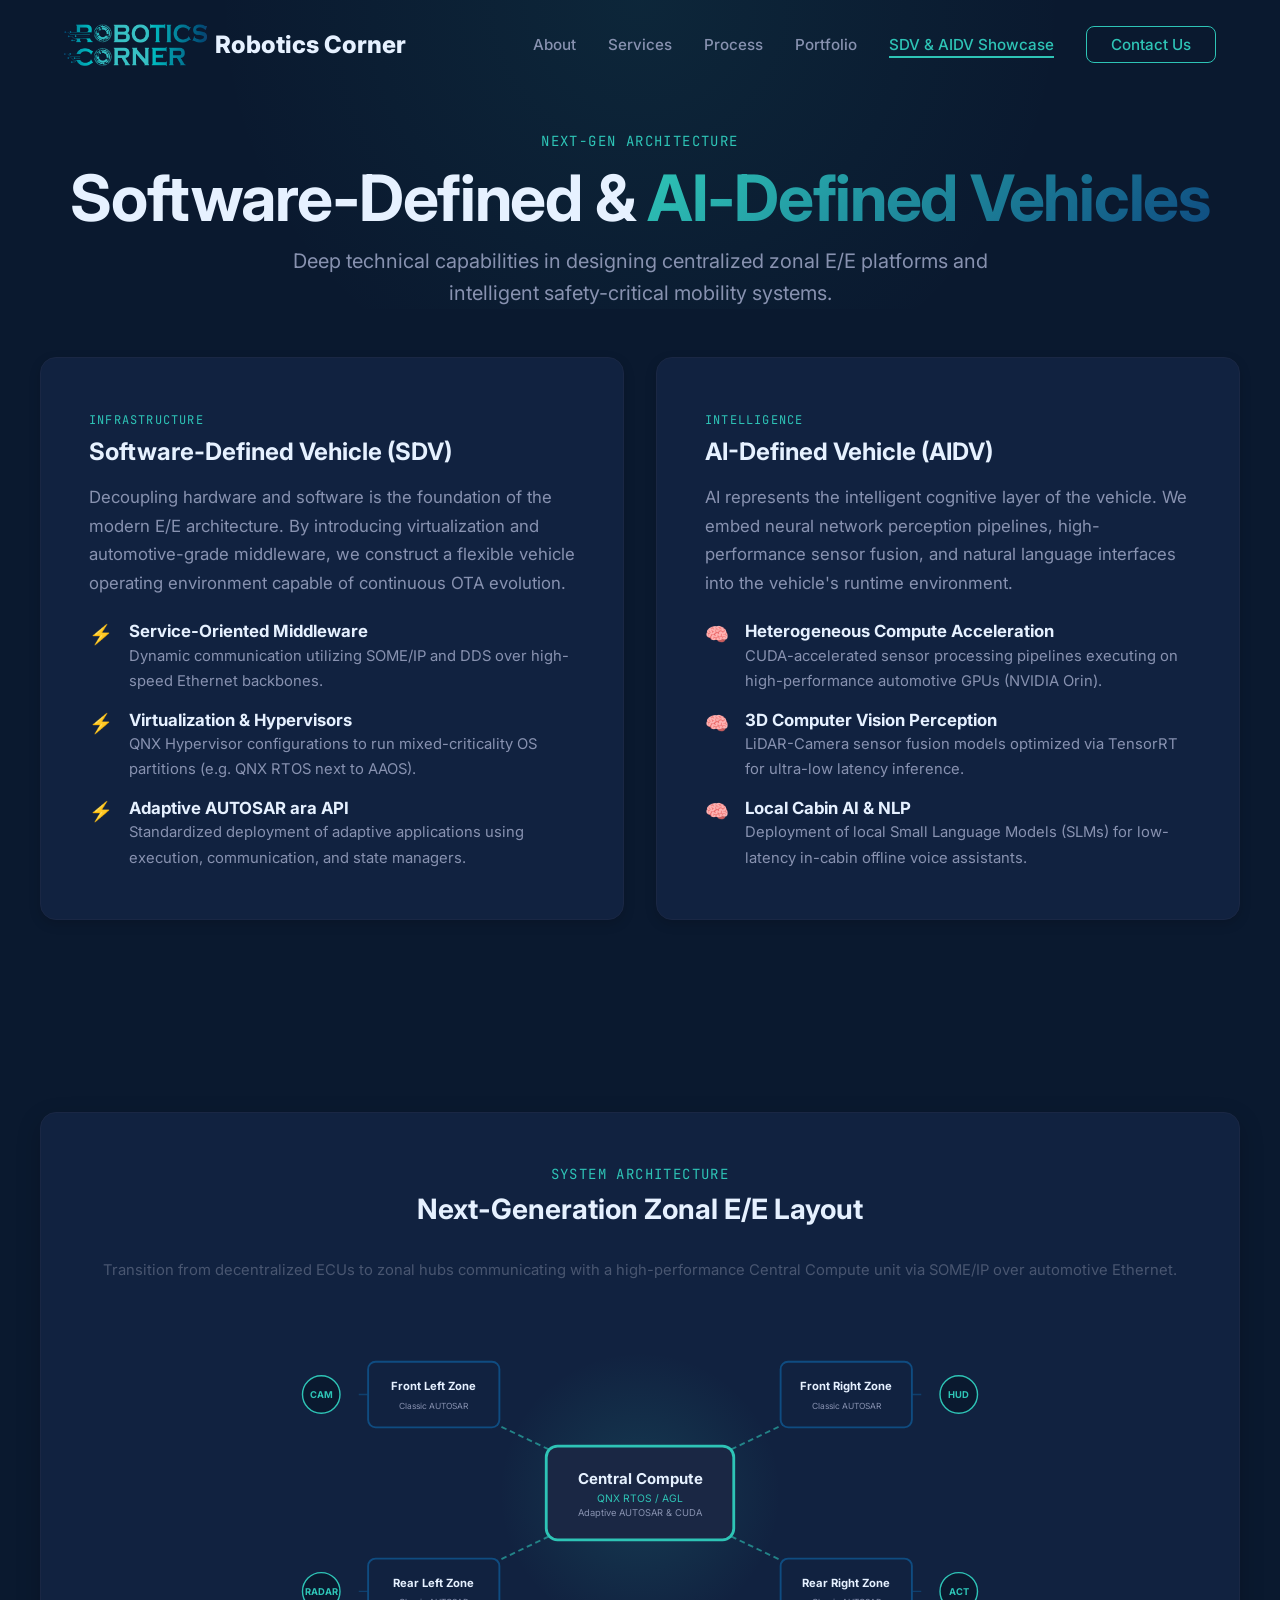
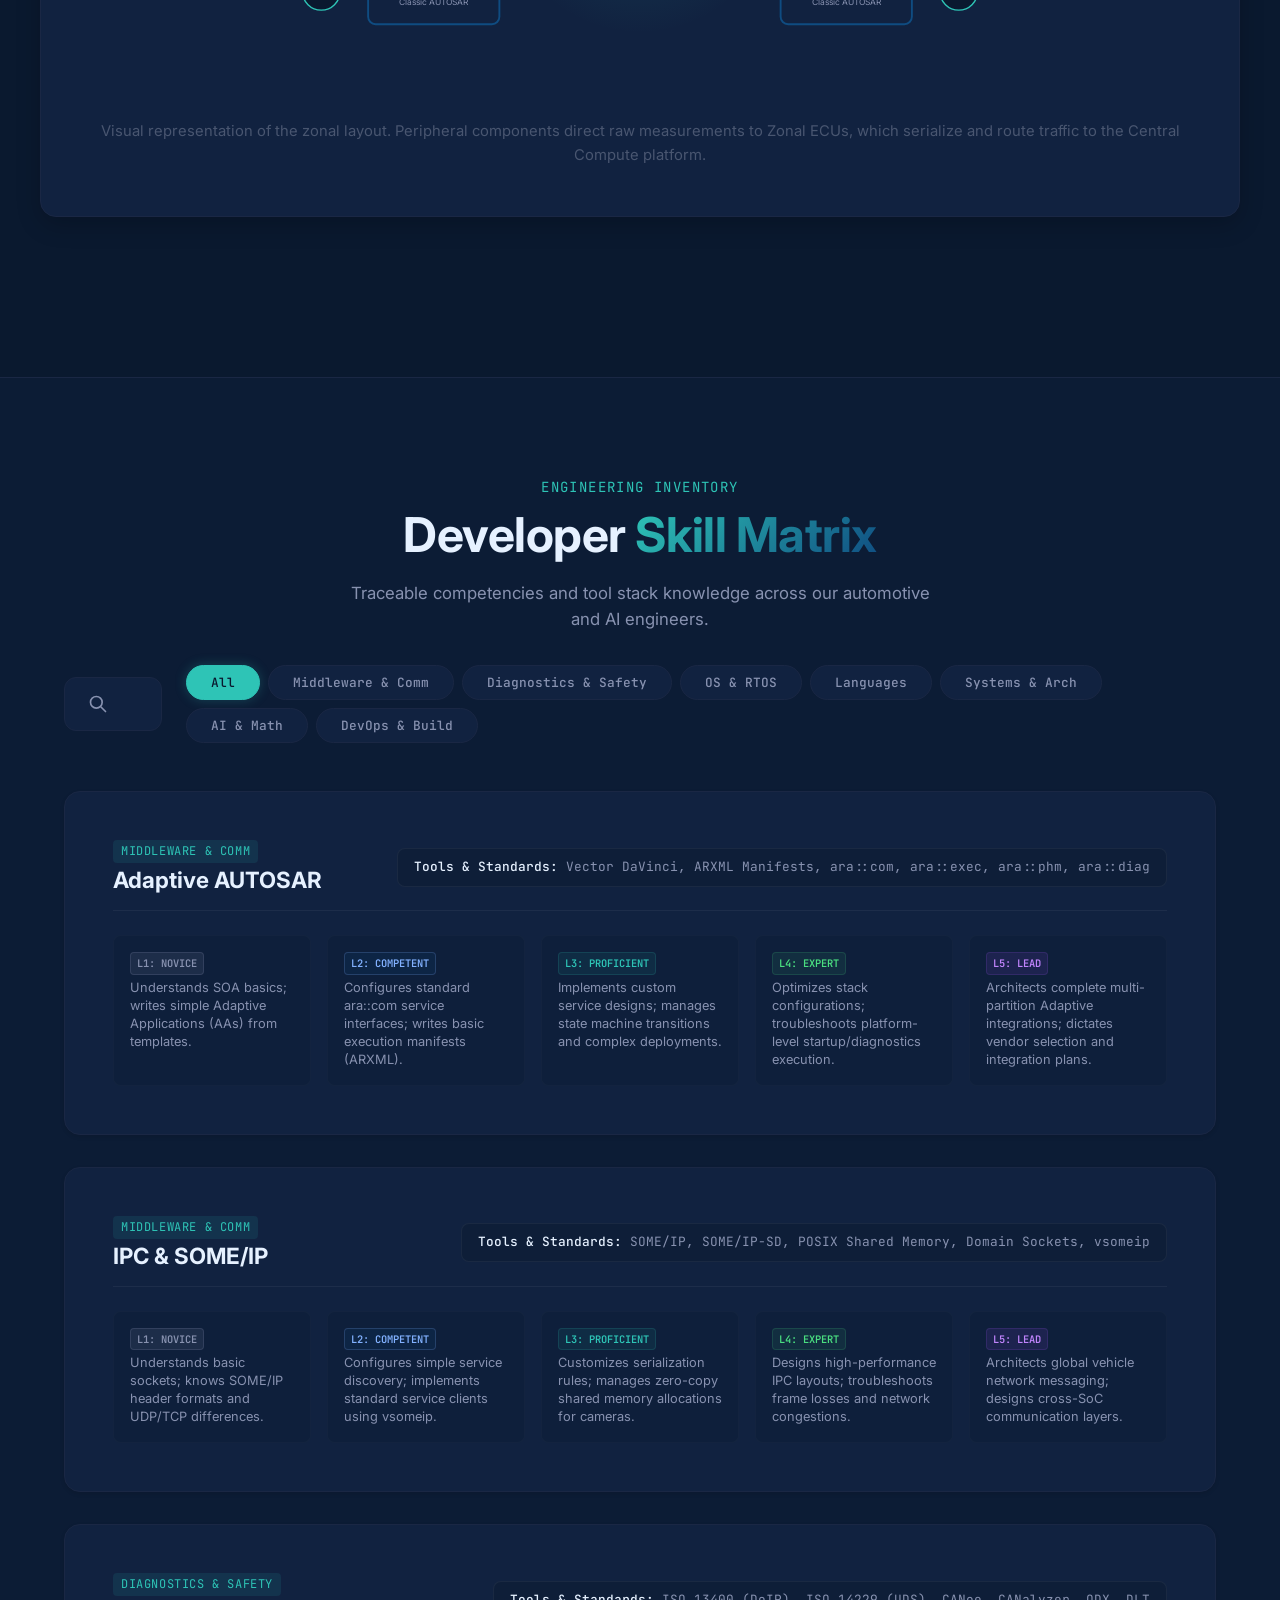
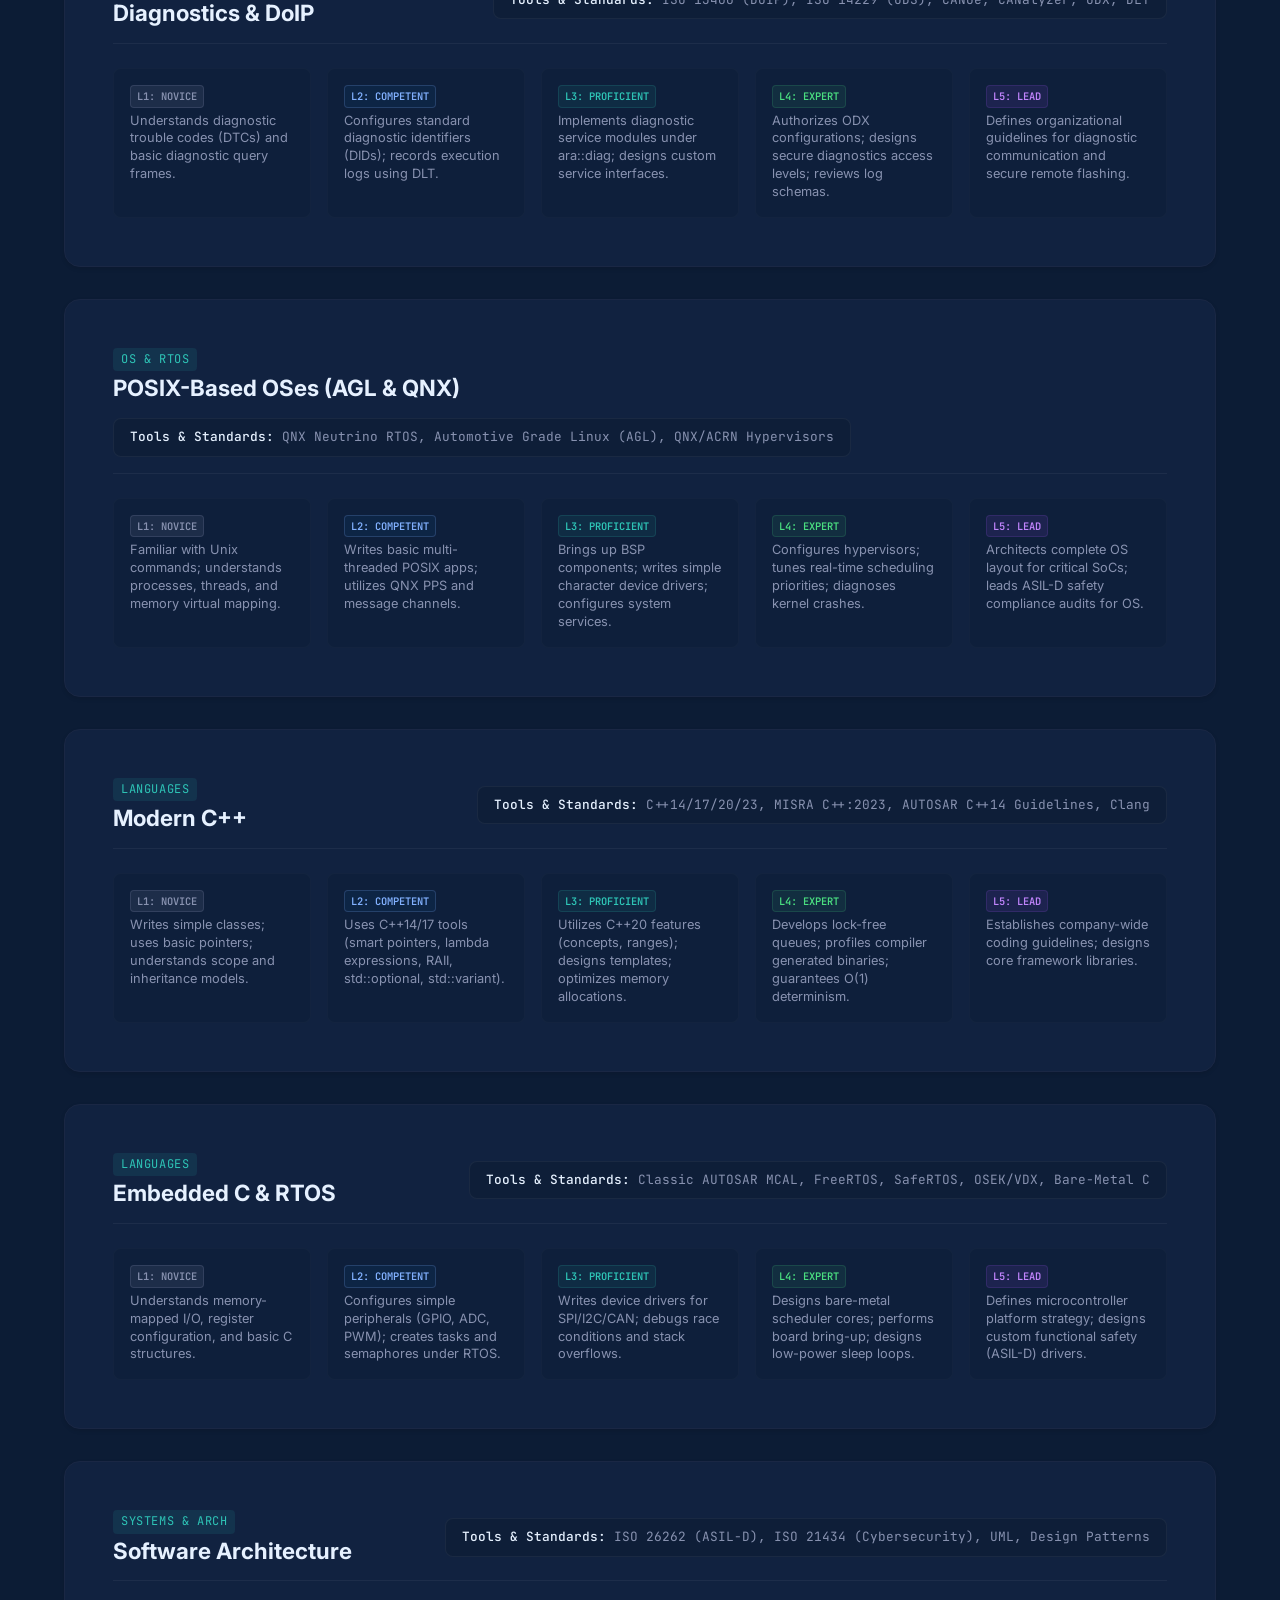
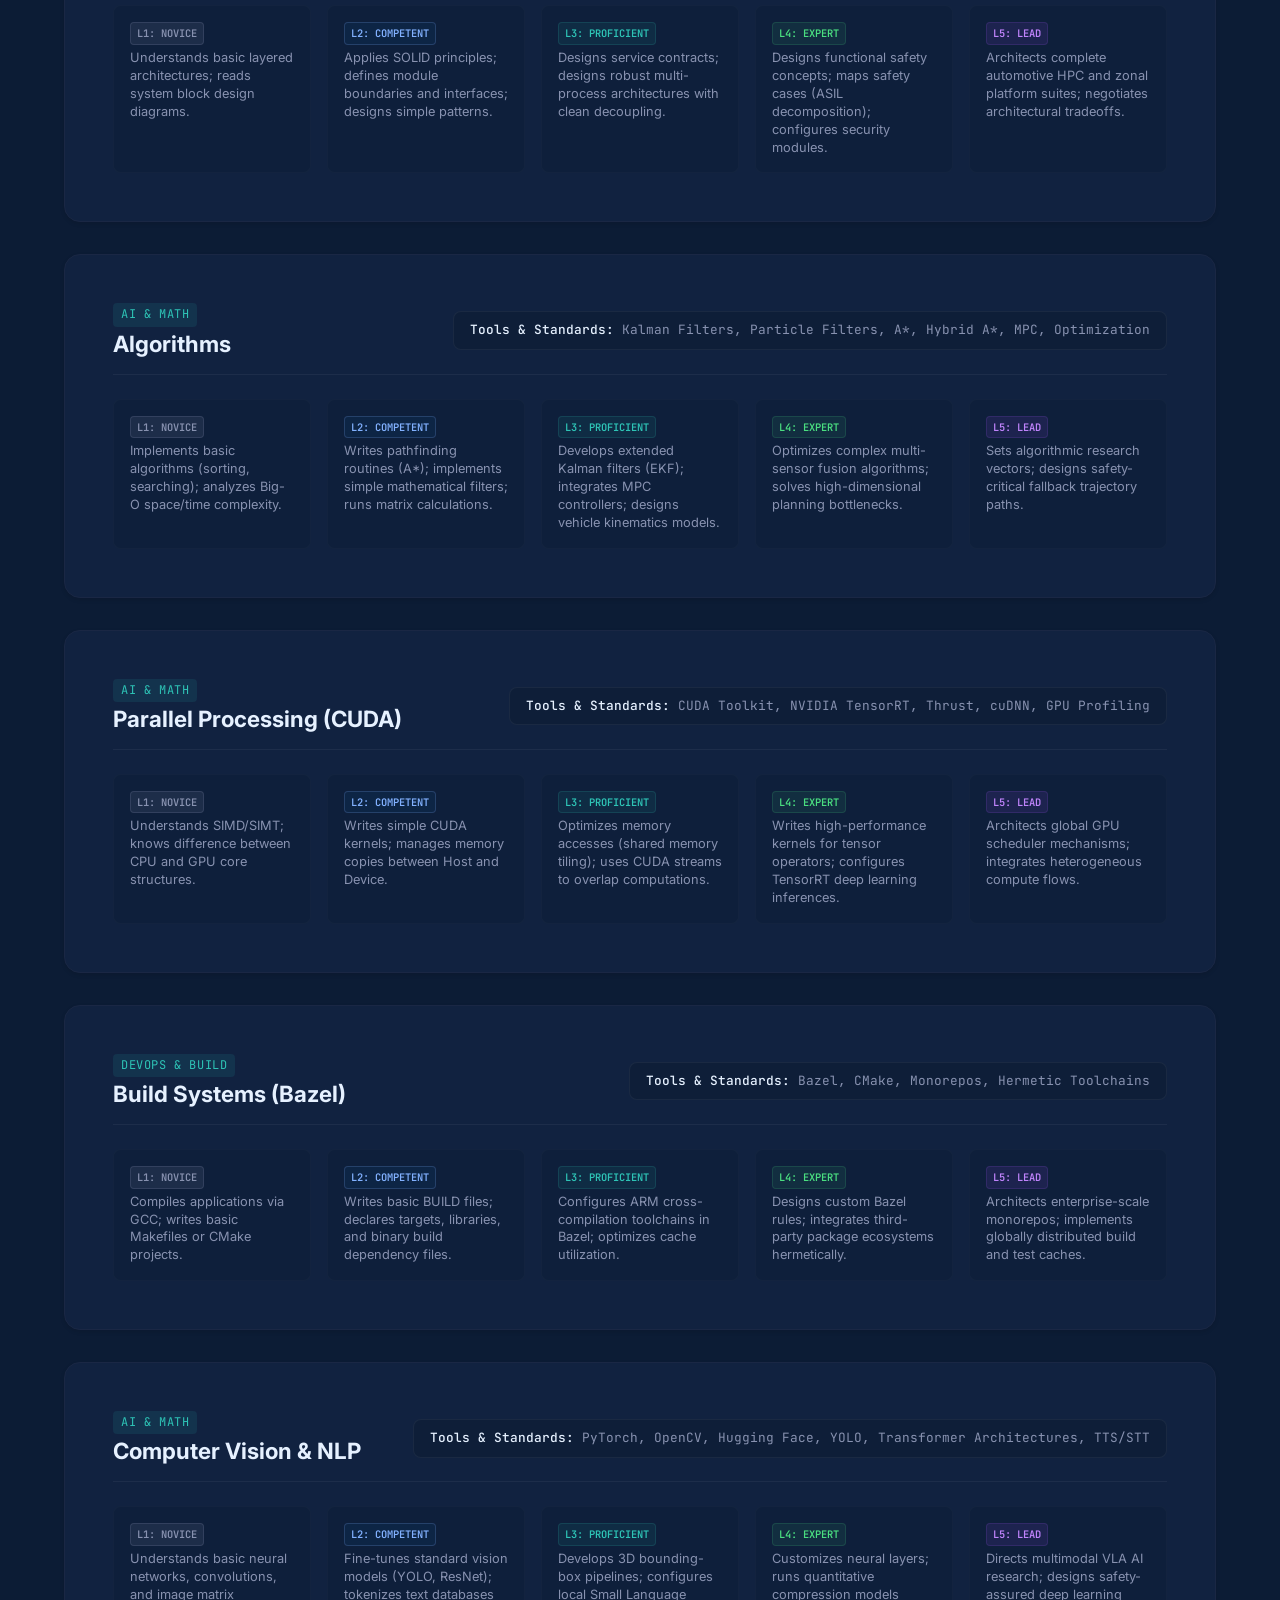
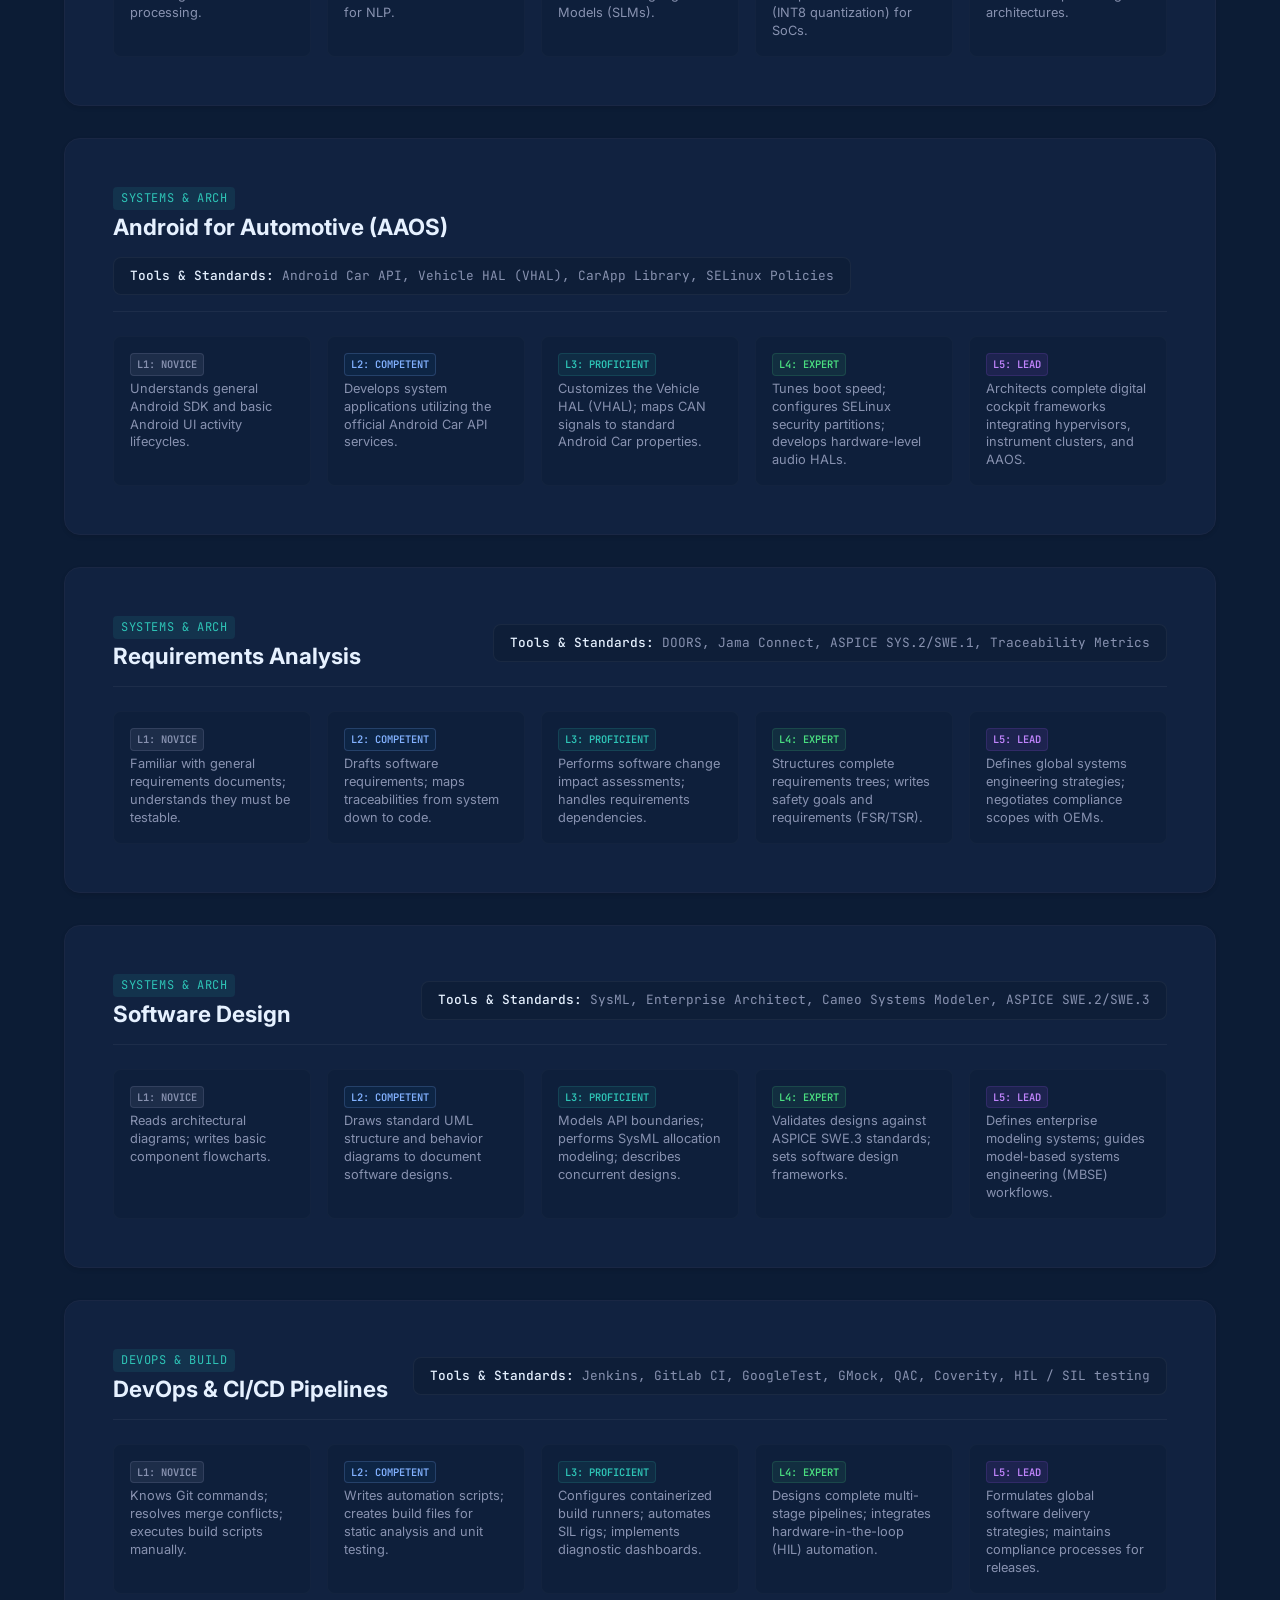
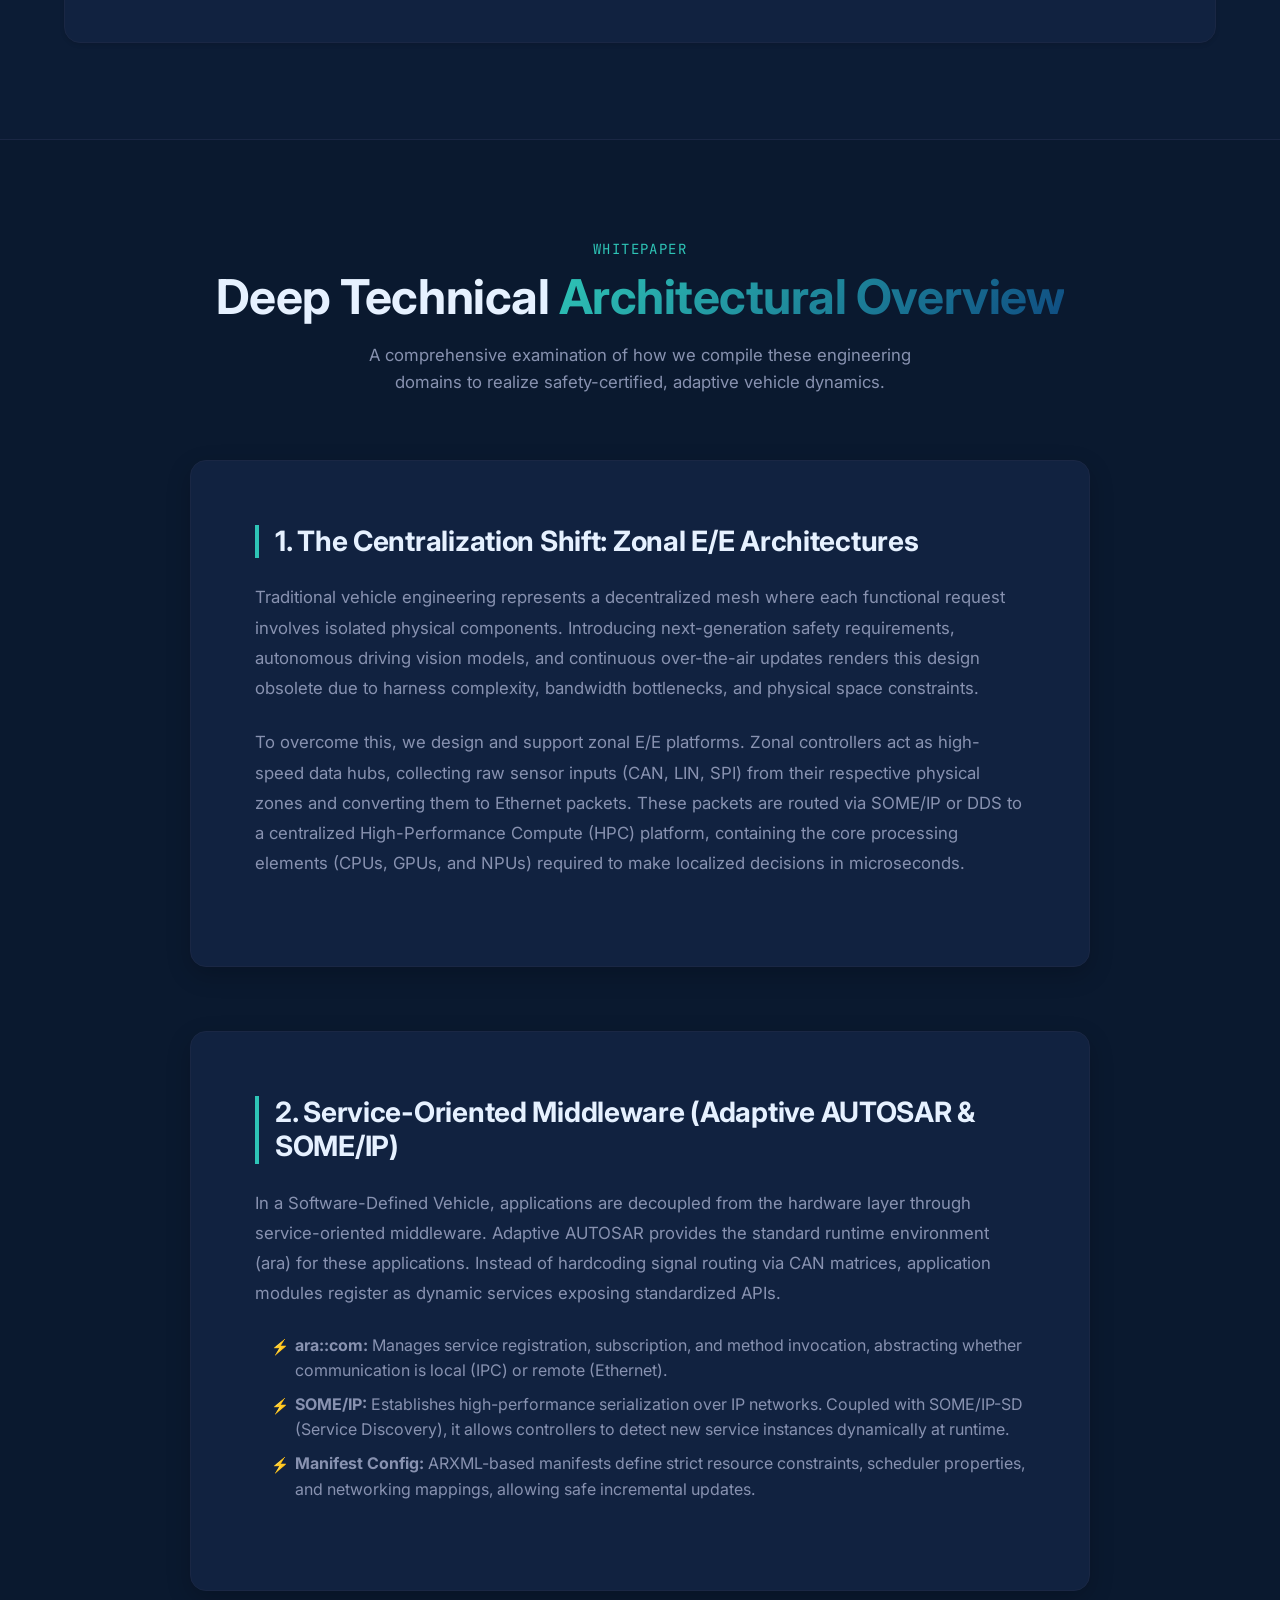
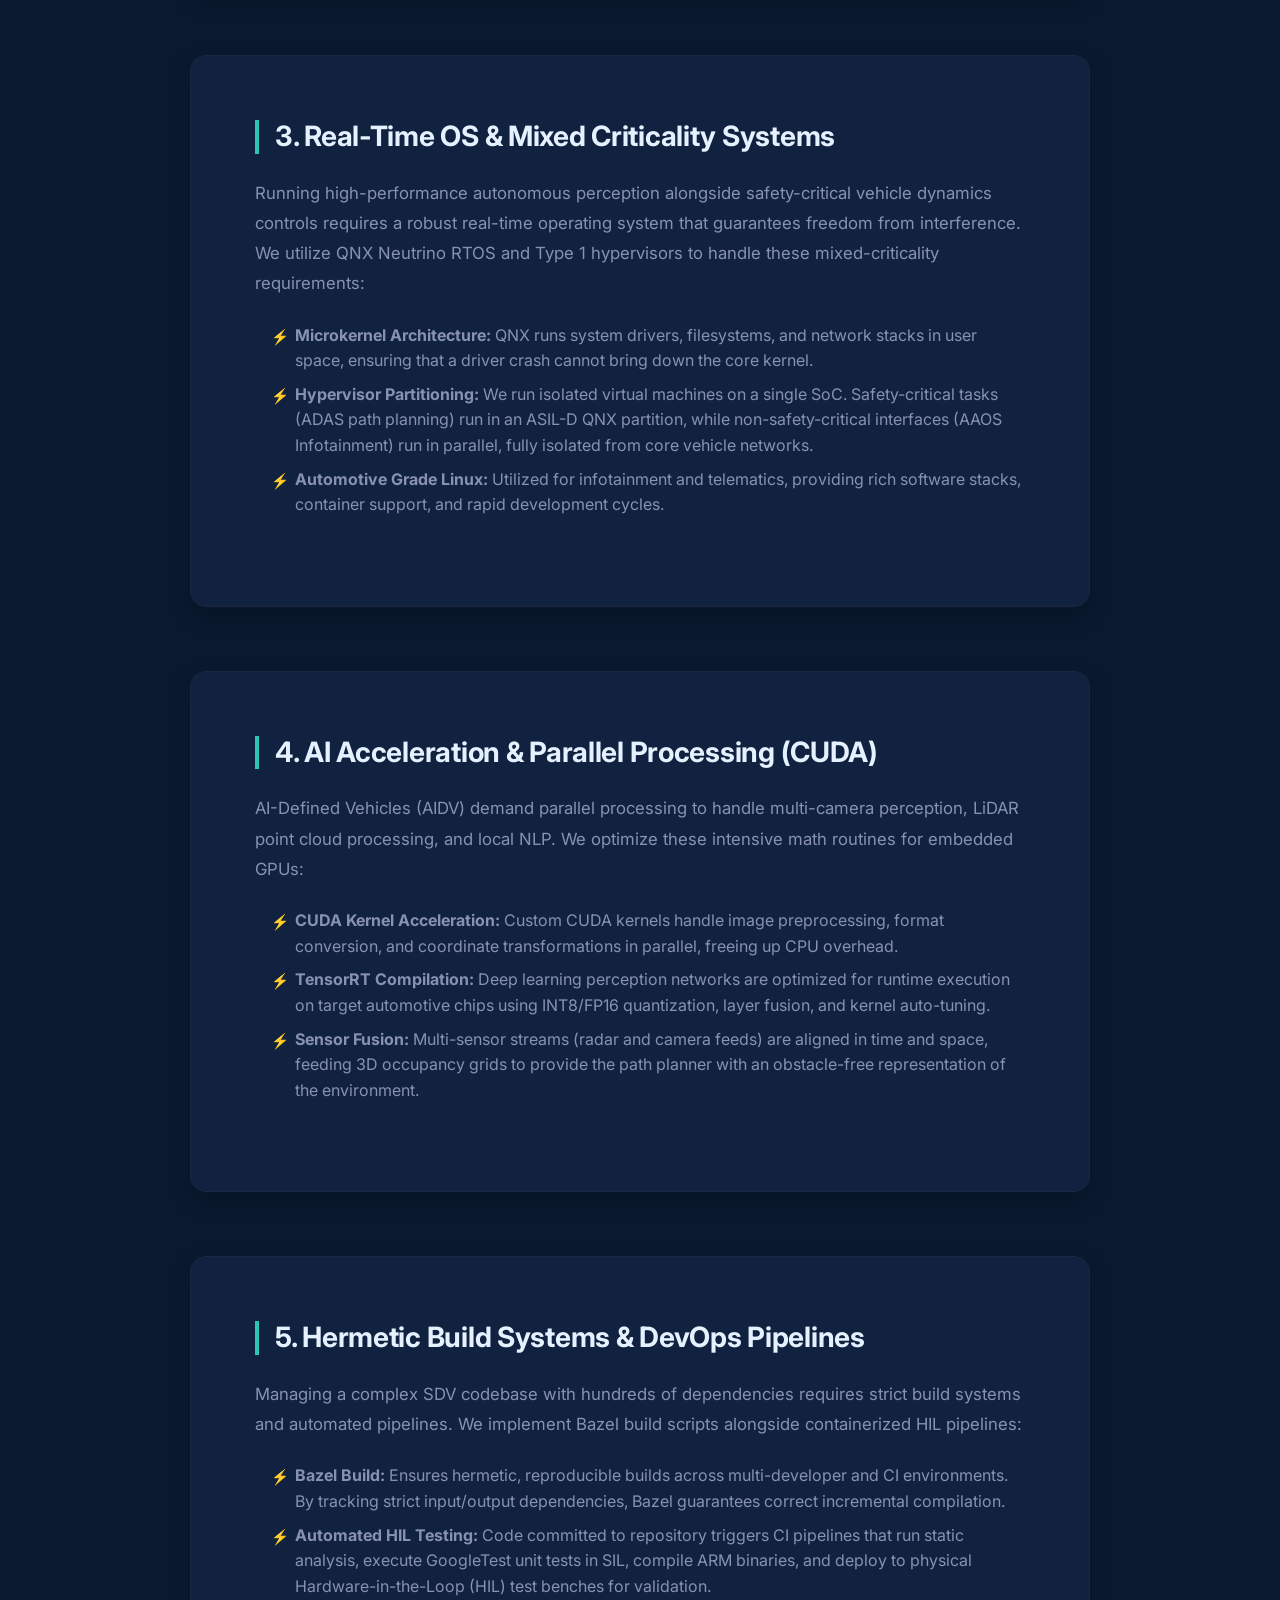
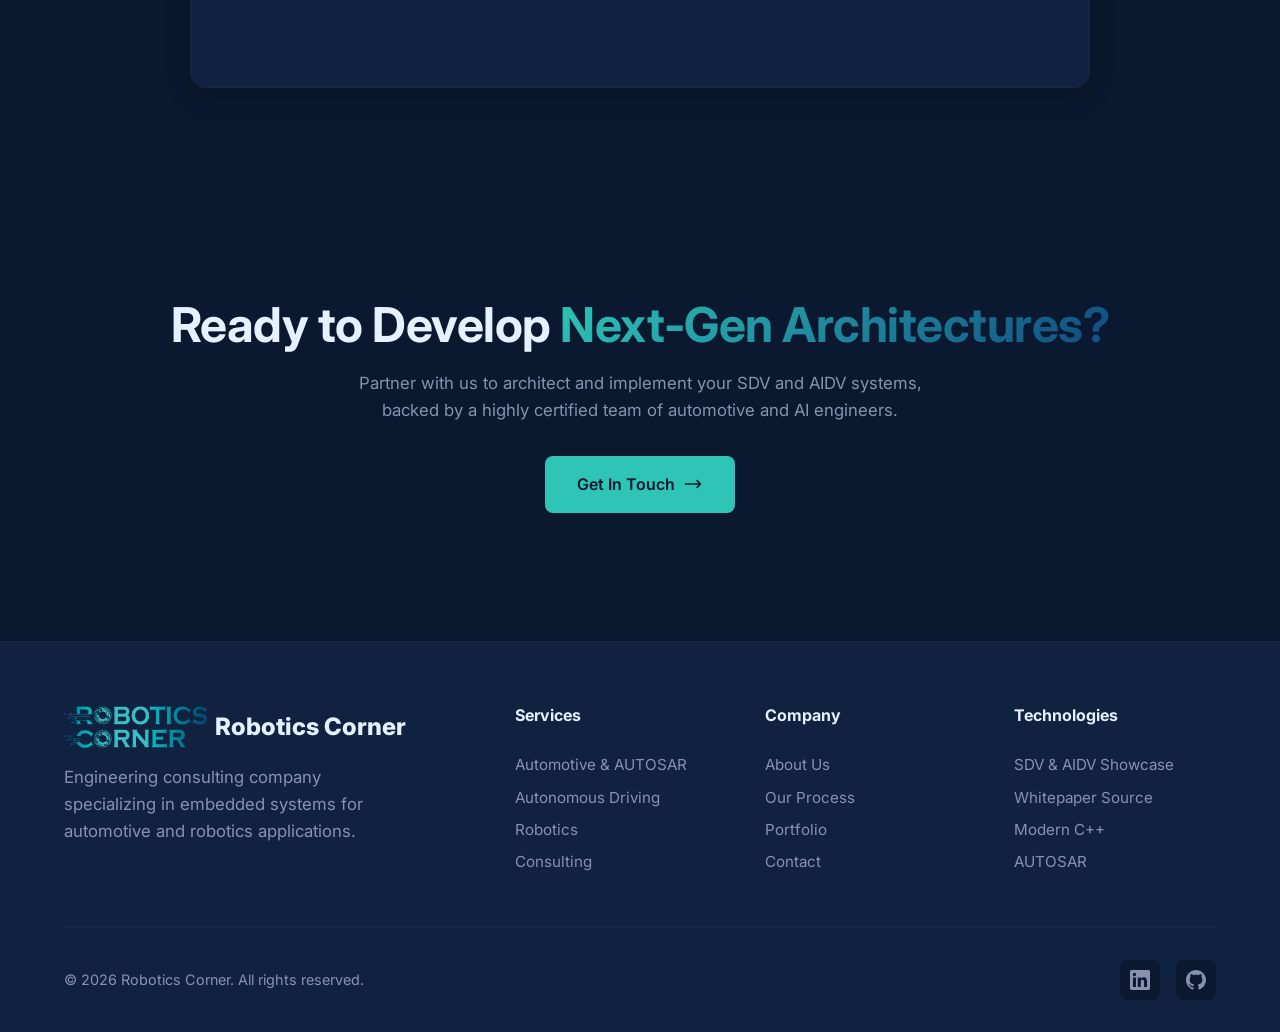
==== sdv-aidv.html @ 09a49ed5 "feat: implement next-gen SDV/AIDV showcase & skill matrix" ====
<!DOCTYPE html>
<html lang="en">

<head>
  <meta charset="UTF-8">
  <meta name="viewport" content="width=device-width, initial-scale=1.0">
  <meta name="description"
    content="Robotics Corner - Technical Showcase on Software-Defined Vehicles (SDV) & AI-Defined Vehicles (AIDV) and our comprehensive developer skill matrix.">
  <meta name="keywords"
    content="SDV, AIDV, Adaptive AUTOSAR, SOME/IP, DoIP, QNX, AGL, CUDA, Bazel, Automotive, Embedded C, RTOS, Software Architecture, Android Automotive">
  <title>SDV & AIDV Technical Showcase | Robotics Corner</title>
  <link rel="stylesheet" href="styles.css">
  <link rel="icon" type="image/svg+xml"
    href="data:image/svg+xml,<svg xmlns='http://www.w3.org/2000/svg' viewBox='0 0 100 100'><text y='.9em' font-size='90'>🚗</text></svg>">
</head>

<body>
  <!-- Navigation -->
  <nav class="navbar scrolled" id="navbar">
    <div class="container">
      <a href="index.html" class="logo">
        <img class="logo-icon" src="logo.png" alt="Robotics Corner Logo">
        <span>Robotics Corner</span>
      </a>
      <ul class="nav-links" id="navLinks">
        <li><a href="index.html#about">About</a></li>
        <li><a href="index.html#services">Services</a></li>
        <li><a href="index.html#process">Process</a></li>
        <li><a href="index.html#portfolio">Portfolio</a></li>
        <li><a href="#" class="active">SDV &amp; AIDV Showcase</a></li>
        <li><a href="index.html#contact" class="nav-cta">Contact Us</a></li>
      </ul>
      <button class="menu-toggle" id="menuToggle" aria-label="Toggle menu">
        <span></span>
        <span></span>
        <span></span>
      </button>
    </div>
  </nav>

  <!-- Showcase Header -->
  <header class="showcase-header">
    <div class="container">
      <span class="section-label">Next-Gen Architecture</span>
      <h1>Software-Defined &amp; <span class="text-gradient">AI-Defined Vehicles</span></h1>
      <p class="subtitle">Deep technical capabilities in designing centralized zonal E/E platforms and intelligent safety-critical mobility systems.</p>
    </div>
  </header>

  <!-- Core Showcase Panels -->
  <section class="container" style="padding: 0 0 var(--space-4xl) 0;">
    <div class="showcase-grid">
      <!-- SDV Core -->
      <div class="tech-panel">
        <span class="section-label" style="font-size: 0.75rem;">Infrastructure</span>
        <h3>Software-Defined Vehicle (SDV)</h3>
        <p>Decoupling hardware and software is the foundation of the modern E/E architecture. By introducing virtualization and automotive-grade middleware, we construct a flexible vehicle operating environment capable of continuous OTA evolution.</p>
        <div class="tech-list">
          <div class="tech-list-item">
            <span class="tech-list-icon">⚡</span>
            <div class="tech-list-content">
              <h4>Service-Oriented Middleware</h4>
              <p>Dynamic communication utilizing SOME/IP and DDS over high-speed Ethernet backbones.</p>
            </div>
          </div>
          <div class="tech-list-item">
            <span class="tech-list-icon">⚡</span>
            <div class="tech-list-content">
              <h4>Virtualization &amp; Hypervisors</h4>
              <p>QNX Hypervisor configurations to run mixed-criticality OS partitions (e.g. QNX RTOS next to AAOS).</p>
            </div>
          </div>
          <div class="tech-list-item">
            <span class="tech-list-icon">⚡</span>
            <div class="tech-list-content">
              <h4>Adaptive AUTOSAR ara API</h4>
              <p>Standardized deployment of adaptive applications using execution, communication, and state managers.</p>
            </div>
          </div>
        </div>
      </div>

      <!-- AIDV Core -->
      <div class="tech-panel">
        <span class="section-label" style="font-size: 0.75rem;">Intelligence</span>
        <h3>AI-Defined Vehicle (AIDV)</h3>
        <p>AI represents the intelligent cognitive layer of the vehicle. We embed neural network perception pipelines, high-performance sensor fusion, and natural language interfaces into the vehicle's runtime environment.</p>
        <div class="tech-list">
          <div class="tech-list-item">
            <span class="tech-list-icon">🧠</span>
            <div class="tech-list-content">
              <h4>Heterogeneous Compute Acceleration</h4>
              <p>CUDA-accelerated sensor processing pipelines executing on high-performance automotive GPUs (NVIDIA Orin).</p>
            </div>
          </div>
          <div class="tech-list-item">
            <span class="tech-list-icon">🧠</span>
            <div class="tech-list-content">
              <h4>3D Computer Vision Perception</h4>
              <p>LiDAR-Camera sensor fusion models optimized via TensorRT for ultra-low latency inference.</p>
            </div>
          </div>
          <div class="tech-list-item">
            <span class="tech-list-icon">🧠</span>
            <div class="tech-list-content">
              <h4>Local Cabin AI &amp; NLP</h4>
              <p>Deployment of local Small Language Models (SLMs) for low-latency in-cabin offline voice assistants.</p>
            </div>
          </div>
        </div>
      </div>
    </div>
  </section>

  <!-- Architectural Showcase Block -->
  <section class="container" style="padding: 0 0 var(--space-4xl) 0;">
    <div class="diagram-card">
      <span class="section-label">System Architecture</span>
      <h3>Next-Generation Zonal E/E Layout</h3>
      <p>Transition from decentralized ECUs to zonal hubs communicating with a high-performance Central Compute unit via SOME/IP over automotive Ethernet.</p>
      
      <svg class="svg-diagram" viewBox="0 0 800 450" fill="none" xmlns="http://www.w3.org/2000/svg">
        <!-- Background Glow -->
        <circle cx="400" cy="225" r="150" fill="url(#radialGlow)" opacity="0.15"/>
        
        <!-- Connectors -->
        <path d="M180 120 L400 225" stroke="#2ec4b6" stroke-width="2" stroke-dasharray="6 4" opacity="0.6"/>
        <path d="M180 330 L400 225" stroke="#2ec4b6" stroke-width="2" stroke-dasharray="6 4" opacity="0.6"/>
        <path d="M620 120 L400 225" stroke="#2ec4b6" stroke-width="2" stroke-dasharray="6 4" opacity="0.6"/>
        <path d="M620 330 L400 225" stroke="#2ec4b6" stroke-width="2" stroke-dasharray="6 4" opacity="0.6"/>
        
        <path d="M100 120 L180 120" stroke="#0f4c81" stroke-width="1.5" opacity="0.7"/>
        <path d="M100 330 L180 330" stroke="#0f4c81" stroke-width="1.5" opacity="0.7"/>
        <path d="M700 120 L620 120" stroke="#0f4c81" stroke-width="1.5" opacity="0.7"/>
        <path d="M700 330 L620 330" stroke="#0f4c81" stroke-width="1.5" opacity="0.7"/>

        <!-- Central Compute Platform -->
        <rect x="300" y="175" width="200" height="100" rx="12" fill="#1a2744" stroke="#2ec4b6" stroke-width="3"/>
        <text x="400" y="215" fill="#e6f1ff" font-family="Inter, sans-serif" font-size="16" font-weight="bold" text-anchor="middle">Central Compute</text>
        <text x="400" y="235" fill="#2ec4b6" font-family="JetBrains Mono, monospace" font-size="11" text-anchor="middle">QNX RTOS / AGL</text>
        <text x="400" y="250" fill="#8892b0" font-family="JetBrains Mono, monospace" font-size="10" text-anchor="middle">Adaptive AUTOSAR &amp; CUDA</text>

        <!-- Zonal Nodes -->
        <!-- Front Left Zone -->
        <rect x="110" y="85" width="140" height="70" rx="8" fill="#112240" stroke="#0f4c81" stroke-width="2"/>
        <text x="180" y="115" fill="#e6f1ff" font-size="12" font-weight="bold" text-anchor="middle">Front Left Zone</text>
        <text x="180" y="135" fill="#8892b0" font-family="JetBrains Mono, monospace" font-size="9" text-anchor="middle">Classic AUTOSAR</text>

        <!-- Rear Left Zone -->
        <rect x="110" y="295" width="140" height="70" rx="8" fill="#112240" stroke="#0f4c81" stroke-width="2"/>
        <text x="180" y="325" fill="#e6f1ff" font-size="12" font-weight="bold" text-anchor="middle">Rear Left Zone</text>
        <text x="180" y="345" fill="#8892b0" font-family="JetBrains Mono, monospace" font-size="9" text-anchor="middle">Classic AUTOSAR</text>

        <!-- Front Right Zone -->
        <rect x="550" y="85" width="140" height="70" rx="8" fill="#112240" stroke="#0f4c81" stroke-width="2"/>
        <text x="620" y="115" fill="#e6f1ff" font-size="12" font-weight="bold" text-anchor="middle">Front Right Zone</text>
        <text x="620" y="135" fill="#8892b0" font-family="JetBrains Mono, monospace" font-size="9" text-anchor="middle">Classic AUTOSAR</text>

        <!-- Rear Right Zone -->
        <rect x="550" y="295" width="140" height="70" rx="8" fill="#112240" stroke="#0f4c81" stroke-width="2"/>
        <text x="620" y="325" fill="#e6f1ff" font-size="12" font-weight="bold" text-anchor="middle">Rear Right Zone</text>
        <text x="620" y="345" fill="#8892b0" font-family="JetBrains Mono, monospace" font-size="9" text-anchor="middle">Classic AUTOSAR</text>

        <!-- Sensors & Actuators peripheral nodes -->
        <!-- Front Cameras -->
        <circle cx="60" cy="120" r="20" fill="#0a192f" stroke="#2ec4b6" stroke-width="1.5"/>
        <text x="60" y="124" fill="#2ec4b6" font-size="10" font-weight="bold" text-anchor="middle">CAM</text>

        <!-- Radar -->
        <circle cx="60" cy="330" r="20" fill="#0a192f" stroke="#2ec4b6" stroke-width="1.5"/>
        <text x="60" y="334" fill="#2ec4b6" font-size="10" font-weight="bold" text-anchor="middle">RADAR</text>

        <!-- Display -->
        <circle cx="740" cy="120" r="20" fill="#0a192f" stroke="#2ec4b6" stroke-width="1.5"/>
        <text x="740" y="124" fill="#2ec4b6" font-size="10" font-weight="bold" text-anchor="middle">HUD</text>

        <!-- Actuator Brakes -->
        <circle cx="740" cy="330" r="20" fill="#0a192f" stroke="#2ec4b6" stroke-width="1.5"/>
        <text x="740" y="334" fill="#2ec4b6" font-size="10" font-weight="bold" text-anchor="middle">ACT</text>

        <!-- Definitions -->
        <defs>
          <radialGradient id="radialGlow" cx="50%" cy="50%" r="50%">
            <stop offset="0%" stop-color="#2ec4b6" stop-opacity="1"/>
            <stop offset="100%" stop-color="#2ec4b6" stop-opacity="0"/>
          </radialGradient>
        </defs>
      </svg>
      <p>Visual representation of the zonal layout. Peripheral components direct raw measurements to Zonal ECUs, which serialize and route traffic to the Central Compute platform.</p>
    </div>
  </section>

  <!-- Interactive Developer Skill Matrix Section -->
  <section class="matrix-section" id="skillMatrixSection">
    <div class="container">
      <div class="section-header" style="margin-bottom: var(--space-xl);">
        <span class="section-label">Engineering Inventory</span>
        <h2>Developer <span class="text-gradient">Skill Matrix</span></h2>
        <p>Traceable competencies and tool stack knowledge across our automotive and AI engineers.</p>
      </div>

      <!-- Filters & Search -->
      <div class="matrix-controls">
        <div class="matrix-search">
          <svg class="matrix-search-icon" width="20" height="20" fill="none" stroke="currentColor" viewBox="0 0 24 24">
            <path stroke-linecap="round" stroke-linejoin="round" stroke-width="2" d="M21 21l-6-6m2-5a7 7 0 11-14 0 7 7 0 0114 0z" />
          </svg>
          <input type="text" id="skillSearch" placeholder="Search skills, tools, or levels (e.g. 'bazel', 'autosar', 'L4')...">
        </div>
        <div class="matrix-filters">
          <button class="filter-btn active" data-filter="all">All</button>
          <button class="filter-btn" data-filter="middleware">Middleware &amp; Comm</button>
          <button class="filter-btn" data-filter="diagnostics">Diagnostics &amp; Safety</button>
          <button class="filter-btn" data-filter="os">OS &amp; RTOS</button>
          <button class="filter-btn" data-filter="languages">Languages</button>
          <button class="filter-btn" data-filter="systems">Systems &amp; Arch</button>
          <button class="filter-btn" data-filter="ai">AI &amp; Math</button>
          <button class="filter-btn" data-filter="devops">DevOps &amp; Build</button>
        </div>
      </div>

      <!-- Matrix Cards Grid -->
      <div class="matrix-grid" id="matrixGrid">
        
        <!-- Skill 1: Adaptive AUTOSAR -->
        <div class="matrix-card" data-category="middleware">
          <div class="matrix-card-header">
            <div class="matrix-title-area">
              <span class="matrix-card-category">Middleware &amp; Comm</span>
              <h3>Adaptive AUTOSAR</h3>
            </div>
            <div class="matrix-card-tools">
              <strong>Tools &amp; Standards:</strong> Vector DaVinci, ARXML Manifests, ara::com, ara::exec, ara::phm, ara::diag
            </div>
          </div>
          <div class="matrix-levels-grid">
            <div class="level-col">
              <span class="level-badge level-1">L1: Novice</span>
              <p class="level-text">Understands SOA basics; writes simple Adaptive Applications (AAs) from templates.</p>
            </div>
            <div class="level-col">
              <span class="level-badge level-2">L2: Competent</span>
              <p class="level-text">Configures standard ara::com service interfaces; writes basic execution manifests (ARXML).</p>
            </div>
            <div class="level-col">
              <span class="level-badge level-3">L3: Proficient</span>
              <p class="level-text">Implements custom service designs; manages state machine transitions and complex deployments.</p>
            </div>
            <div class="level-col">
              <span class="level-badge level-4">L4: Expert</span>
              <p class="level-text">Optimizes stack configurations; troubleshoots platform-level startup/diagnostics execution.</p>
            </div>
            <div class="level-col">
              <span class="level-badge level-5">L5: Lead</span>
              <p class="level-text">Architects complete multi-partition Adaptive integrations; dictates vendor selection and integration plans.</p>
            </div>
          </div>
        </div>

        <!-- Skill 2: IPC & SOME/IP -->
        <div class="matrix-card" data-category="middleware">
          <div class="matrix-card-header">
            <div class="matrix-title-area">
              <span class="matrix-card-category">Middleware &amp; Comm</span>
              <h3>IPC &amp; SOME/IP</h3>
            </div>
            <div class="matrix-card-tools">
              <strong>Tools &amp; Standards:</strong> SOME/IP, SOME/IP-SD, POSIX Shared Memory, Domain Sockets, vsomeip
            </div>
          </div>
          <div class="matrix-levels-grid">
            <div class="level-col">
              <span class="level-badge level-1">L1: Novice</span>
              <p class="level-text">Understands basic sockets; knows SOME/IP header formats and UDP/TCP differences.</p>
            </div>
            <div class="level-col">
              <span class="level-badge level-2">L2: Competent</span>
              <p class="level-text">Configures simple service discovery; implements standard service clients using vsomeip.</p>
            </div>
            <div class="level-col">
              <span class="level-badge level-3">L3: Proficient</span>
              <p class="level-text">Customizes serialization rules; manages zero-copy shared memory allocations for cameras.</p>
            </div>
            <div class="level-col">
              <span class="level-badge level-4">L4: Expert</span>
              <p class="level-text">Designs high-performance IPC layouts; troubleshoots frame losses and network congestions.</p>
            </div>
            <div class="level-col">
              <span class="level-badge level-5">L5: Lead</span>
              <p class="level-text">Architects global vehicle network messaging; designs cross-SoC communication layers.</p>
            </div>
          </div>
        </div>

        <!-- Skill 3: Diagnostics & DoIP -->
        <div class="matrix-card" data-category="diagnostics">
          <div class="matrix-card-header">
            <div class="matrix-title-area">
              <span class="matrix-card-category">Diagnostics &amp; Safety</span>
              <h3>Diagnostics &amp; DoIP</h3>
            </div>
            <div class="matrix-card-tools">
              <strong>Tools &amp; Standards:</strong> ISO 13400 (DoIP), ISO 14229 (UDS), CANoe, CANalyzer, ODX, DLT
            </div>
          </div>
          <div class="matrix-levels-grid">
            <div class="level-col">
              <span class="level-badge level-1">L1: Novice</span>
              <p class="level-text">Understands diagnostic trouble codes (DTCs) and basic diagnostic query frames.</p>
            </div>
            <div class="level-col">
              <span class="level-badge level-2">L2: Competent</span>
              <p class="level-text">Configures standard diagnostic identifiers (DIDs); records execution logs using DLT.</p>
            </div>
            <div class="level-col">
              <span class="level-badge level-3">L3: Proficient</span>
              <p class="level-text">Implements diagnostic service modules under ara::diag; designs custom service interfaces.</p>
            </div>
            <div class="level-col">
              <span class="level-badge level-4">L4: Expert</span>
              <p class="level-text">Authorizes ODX configurations; designs secure diagnostics access levels; reviews log schemas.</p>
            </div>
            <div class="level-col">
              <span class="level-badge level-5">L5: Lead</span>
              <p class="level-text">Defines organizational guidelines for diagnostic communication and secure remote flashing.</p>
            </div>
          </div>
        </div>

        <!-- Skill 4: POSIX-Based OSes (AGL/QNX) -->
        <div class="matrix-card" data-category="os">
          <div class="matrix-card-header">
            <div class="matrix-title-area">
              <span class="matrix-card-category">OS &amp; RTOS</span>
              <h3>POSIX-Based OSes (AGL &amp; QNX)</h3>
            </div>
            <div class="matrix-card-tools">
              <strong>Tools &amp; Standards:</strong> QNX Neutrino RTOS, Automotive Grade Linux (AGL), QNX/ACRN Hypervisors
            </div>
          </div>
          <div class="matrix-levels-grid">
            <div class="level-col">
              <span class="level-badge level-1">L1: Novice</span>
              <p class="level-text">Familiar with Unix commands; understands processes, threads, and memory virtual mapping.</p>
            </div>
            <div class="level-col">
              <span class="level-badge level-2">L2: Competent</span>
              <p class="level-text">Writes basic multi-threaded POSIX apps; utilizes QNX PPS and message channels.</p>
            </div>
            <div class="level-col">
              <span class="level-badge level-3">L3: Proficient</span>
              <p class="level-text">Brings up BSP components; writes simple character device drivers; configures system services.</p>
            </div>
            <div class="level-col">
              <span class="level-badge level-4">L4: Expert</span>
              <p class="level-text">Configures hypervisors; tunes real-time scheduling priorities; diagnoses kernel crashes.</p>
            </div>
            <div class="level-col">
              <span class="level-badge level-5">L5: Lead</span>
              <p class="level-text">Architects complete OS layout for critical SoCs; leads ASIL-D safety compliance audits for OS.</p>
            </div>
          </div>
        </div>

        <!-- Skill 5: Modern C++ -->
        <div class="matrix-card" data-category="languages">
          <div class="matrix-card-header">
            <div class="matrix-title-area">
              <span class="matrix-card-category">Languages</span>
              <h3>Modern C++</h3>
            </div>
            <div class="matrix-card-tools">
              <strong>Tools &amp; Standards:</strong> C++14/17/20/23, MISRA C++:2023, AUTOSAR C++14 Guidelines, Clang
            </div>
          </div>
          <div class="matrix-levels-grid">
            <div class="level-col">
              <span class="level-badge level-1">L1: Novice</span>
              <p class="level-text">Writes simple classes; uses basic pointers; understands scope and inheritance models.</p>
            </div>
            <div class="level-col">
              <span class="level-badge level-2">L2: Competent</span>
              <p class="level-text">Uses C++14/17 tools (smart pointers, lambda expressions, RAII, std::optional, std::variant).</p>
            </div>
            <div class="level-col">
              <span class="level-badge level-3">L3: Proficient</span>
              <p class="level-text">Utilizes C++20 features (concepts, ranges); designs templates; optimizes memory allocations.</p>
            </div>
            <div class="level-col">
              <span class="level-badge level-4">L4: Expert</span>
              <p class="level-text">Develops lock-free queues; profiles compiler generated binaries; guarantees O(1) determinism.</p>
            </div>
            <div class="level-col">
              <span class="level-badge level-5">L5: Lead</span>
              <p class="level-text">Establishes company-wide coding guidelines; designs core framework libraries.</p>
            </div>
          </div>
        </div>

        <!-- Skill 6: Embedded C & RTOS -->
        <div class="matrix-card" data-category="languages">
          <div class="matrix-card-header">
            <div class="matrix-title-area">
              <span class="matrix-card-category">Languages</span>
              <h3>Embedded C &amp; RTOS</h3>
            </div>
            <div class="matrix-card-tools">
              <strong>Tools &amp; Standards:</strong> Classic AUTOSAR MCAL, FreeRTOS, SafeRTOS, OSEK/VDX, Bare-Metal C
            </div>
          </div>
          <div class="matrix-levels-grid">
            <div class="level-col">
              <span class="level-badge level-1">L1: Novice</span>
              <p class="level-text">Understands memory-mapped I/O, register configuration, and basic C structures.</p>
            </div>
            <div class="level-col">
              <span class="level-badge level-2">L2: Competent</span>
              <p class="level-text">Configures simple peripherals (GPIO, ADC, PWM); creates tasks and semaphores under RTOS.</p>
            </div>
            <div class="level-col">
              <span class="level-badge level-3">L3: Proficient</span>
              <p class="level-text">Writes device drivers for SPI/I2C/CAN; debugs race conditions and stack overflows.</p>
            </div>
            <div class="level-col">
              <span class="level-badge level-4">L4: Expert</span>
              <p class="level-text">Designs bare-metal scheduler cores; performs board bring-up; designs low-power sleep loops.</p>
            </div>
            <div class="level-col">
              <span class="level-badge level-5">L5: Lead</span>
              <p class="level-text">Defines microcontroller platform strategy; designs custom functional safety (ASIL-D) drivers.</p>
            </div>
          </div>
        </div>

        <!-- Skill 7: Software Architecture -->
        <div class="matrix-card" data-category="systems">
          <div class="matrix-card-header">
            <div class="matrix-title-area">
              <span class="matrix-card-category">Systems &amp; Arch</span>
              <h3>Software Architecture</h3>
            </div>
            <div class="matrix-card-tools">
              <strong>Tools &amp; Standards:</strong> ISO 26262 (ASIL-D), ISO 21434 (Cybersecurity), UML, Design Patterns
            </div>
          </div>
          <div class="matrix-levels-grid">
            <div class="level-col">
              <span class="level-badge level-1">L1: Novice</span>
              <p class="level-text">Understands basic layered architectures; reads system block design diagrams.</p>
            </div>
            <div class="level-col">
              <span class="level-badge level-2">L2: Competent</span>
              <p class="level-text">Applies SOLID principles; defines module boundaries and interfaces; designs simple patterns.</p>
            </div>
            <div class="level-col">
              <span class="level-badge level-3">L3: Proficient</span>
              <p class="level-text">Designs service contracts; designs robust multi-process architectures with clean decoupling.</p>
            </div>
            <div class="level-col">
              <span class="level-badge level-4">L4: Expert</span>
              <p class="level-text">Designs functional safety concepts; maps safety cases (ASIL decomposition); configures security modules.</p>
            </div>
            <div class="level-col">
              <span class="level-badge level-5">L5: Lead</span>
              <p class="level-text">Architects complete automotive HPC and zonal platform suites; negotiates architectural tradeoffs.</p>
            </div>
          </div>
        </div>

        <!-- Skill 8: Algorithms -->
        <div class="matrix-card" data-category="ai">
          <div class="matrix-card-header">
            <div class="matrix-title-area">
              <span class="matrix-card-category">AI &amp; Math</span>
              <h3>Algorithms</h3>
            </div>
            <div class="matrix-card-tools">
              <strong>Tools &amp; Standards:</strong> Kalman Filters, Particle Filters, A*, Hybrid A*, MPC, Optimization
            </div>
          </div>
          <div class="matrix-levels-grid">
            <div class="level-col">
              <span class="level-badge level-1">L1: Novice</span>
              <p class="level-text">Implements basic algorithms (sorting, searching); analyzes Big-O space/time complexity.</p>
            </div>
            <div class="level-col">
              <span class="level-badge level-2">L2: Competent</span>
              <p class="level-text">Writes pathfinding routines (A*); implements simple mathematical filters; runs matrix calculations.</p>
            </div>
            <div class="level-col">
              <span class="level-badge level-3">L3: Proficient</span>
              <p class="level-text">Develops extended Kalman filters (EKF); integrates MPC controllers; designs vehicle kinematics models.</p>
            </div>
            <div class="level-col">
              <span class="level-badge level-4">L4: Expert</span>
              <p class="level-text">Optimizes complex multi-sensor fusion algorithms; solves high-dimensional planning bottlenecks.</p>
            </div>
            <div class="level-col">
              <span class="level-badge level-5">L5: Lead</span>
              <p class="level-text">Sets algorithmic research vectors; designs safety-critical fallback trajectory paths.</p>
            </div>
          </div>
        </div>

        <!-- Skill 9: Parallel Processing (CUDA) -->
        <div class="matrix-card" data-category="ai">
          <div class="matrix-card-header">
            <div class="matrix-title-area">
              <span class="matrix-card-category">AI &amp; Math</span>
              <h3>Parallel Processing (CUDA)</h3>
            </div>
            <div class="matrix-card-tools">
              <strong>Tools &amp; Standards:</strong> CUDA Toolkit, NVIDIA TensorRT, Thrust, cuDNN, GPU Profiling
            </div>
          </div>
          <div class="matrix-levels-grid">
            <div class="level-col">
              <span class="level-badge level-1">L1: Novice</span>
              <p class="level-text">Understands SIMD/SIMT; knows difference between CPU and GPU core structures.</p>
            </div>
            <div class="level-col">
              <span class="level-badge level-2">L2: Competent</span>
              <p class="level-text">Writes simple CUDA kernels; manages memory copies between Host and Device.</p>
            </div>
            <div class="level-col">
              <span class="level-badge level-3">L3: Proficient</span>
              <p class="level-text">Optimizes memory accesses (shared memory tiling); uses CUDA streams to overlap computations.</p>
            </div>
            <div class="level-col">
              <span class="level-badge level-4">L4: Expert</span>
              <p class="level-text">Writes high-performance kernels for tensor operators; configures TensorRT deep learning inferences.</p>
            </div>
            <div class="level-col">
              <span class="level-badge level-5">L5: Lead</span>
              <p class="level-text">Architects global GPU scheduler mechanisms; integrates heterogeneous compute flows.</p>
            </div>
          </div>
        </div>

        <!-- Skill 10: Build Systems (Bazel) -->
        <div class="matrix-card" data-category="devops">
          <div class="matrix-card-header">
            <div class="matrix-title-area">
              <span class="matrix-card-category">DevOps &amp; Build</span>
              <h3>Build Systems (Bazel)</h3>
            </div>
            <div class="matrix-card-tools">
              <strong>Tools &amp; Standards:</strong> Bazel, CMake, Monorepos, Hermetic Toolchains
            </div>
          </div>
          <div class="matrix-levels-grid">
            <div class="level-col">
              <span class="level-badge level-1">L1: Novice</span>
              <p class="level-text">Compiles applications via GCC; writes basic Makefiles or CMake projects.</p>
            </div>
            <div class="level-col">
              <span class="level-badge level-2">L2: Competent</span>
              <p class="level-text">Writes basic BUILD files; declares targets, libraries, and binary build dependency files.</p>
            </div>
            <div class="level-col">
              <span class="level-badge level-3">L3: Proficient</span>
              <p class="level-text">Configures ARM cross-compilation toolchains in Bazel; optimizes cache utilization.</p>
            </div>
            <div class="level-col">
              <span class="level-badge level-4">L4: Expert</span>
              <p class="level-text">Designs custom Bazel rules; integrates third-party package ecosystems hermetically.</p>
            </div>
            <div class="level-col">
              <span class="level-badge level-5">L5: Lead</span>
              <p class="level-text">Architects enterprise-scale monorepos; implements globally distributed build and test caches.</p>
            </div>
          </div>
        </div>

        <!-- Skill 11: Computer Vision & NLP -->
        <div class="matrix-card" data-category="ai">
          <div class="matrix-card-header">
            <div class="matrix-title-area">
              <span class="matrix-card-category">AI &amp; Math</span>
              <h3>Computer Vision &amp; NLP</h3>
            </div>
            <div class="matrix-card-tools">
              <strong>Tools &amp; Standards:</strong> PyTorch, OpenCV, Hugging Face, YOLO, Transformer Architectures, TTS/STT
            </div>
          </div>
          <div class="matrix-levels-grid">
            <div class="level-col">
              <span class="level-badge level-1">L1: Novice</span>
              <p class="level-text">Understands basic neural networks, convolutions, and image matrix processing.</p>
            </div>
            <div class="level-col">
              <span class="level-badge level-2">L2: Competent</span>
              <p class="level-text">Fine-tunes standard vision models (YOLO, ResNet); tokenizes text databases for NLP.</p>
            </div>
            <div class="level-col">
              <span class="level-badge level-3">L3: Proficient</span>
              <p class="level-text">Develops 3D bounding-box pipelines; configures local Small Language Models (SLMs).</p>
            </div>
            <div class="level-col">
              <span class="level-badge level-4">L4: Expert</span>
              <p class="level-text">Customizes neural layers; runs quantitative compression models (INT8 quantization) for SoCs.</p>
            </div>
            <div class="level-col">
              <span class="level-badge level-5">L5: Lead</span>
              <p class="level-text">Directs multimodal VLA AI research; designs safety-assured deep learning architectures.</p>
            </div>
          </div>
        </div>

        <!-- Skill 12: Android for Automotive (AAOS) -->
        <div class="matrix-card" data-category="systems">
          <div class="matrix-card-header">
            <div class="matrix-title-area">
              <span class="matrix-card-category">Systems &amp; Arch</span>
              <h3>Android for Automotive (AAOS)</h3>
            </div>
            <div class="matrix-card-tools">
              <strong>Tools &amp; Standards:</strong> Android Car API, Vehicle HAL (VHAL), CarApp Library, SELinux Policies
            </div>
          </div>
          <div class="matrix-levels-grid">
            <div class="level-col">
              <span class="level-badge level-1">L1: Novice</span>
              <p class="level-text">Understands general Android SDK and basic Android UI activity lifecycles.</p>
            </div>
            <div class="level-col">
              <span class="level-badge level-2">L2: Competent</span>
              <p class="level-text">Develops system applications utilizing the official Android Car API services.</p>
            </div>
            <div class="level-col">
              <span class="level-badge level-3">L3: Proficient</span>
              <p class="level-text">Customizes the Vehicle HAL (VHAL); maps CAN signals to standard Android Car properties.</p>
            </div>
            <div class="level-col">
              <span class="level-badge level-4">L4: Expert</span>
              <p class="level-text">Tunes boot speed; configures SELinux security partitions; develops hardware-level audio HALs.</p>
            </div>
            <div class="level-col">
              <span class="level-badge level-5">L5: Lead</span>
              <p class="level-text">Architects complete digital cockpit frameworks integrating hypervisors, instrument clusters, and AAOS.</p>
            </div>
          </div>
        </div>

        <!-- Skill 13: Requirements Analysis -->
        <div class="matrix-card" data-category="systems">
          <div class="matrix-card-header">
            <div class="matrix-title-area">
              <span class="matrix-card-category">Systems &amp; Arch</span>
              <h3>Requirements Analysis</h3>
            </div>
            <div class="matrix-card-tools">
              <strong>Tools &amp; Standards:</strong> DOORS, Jama Connect, ASPICE SYS.2/SWE.1, Traceability Metrics
            </div>
          </div>
          <div class="matrix-levels-grid">
            <div class="level-col">
              <span class="level-badge level-1">L1: Novice</span>
              <p class="level-text">Familiar with general requirements documents; understands they must be testable.</p>
            </div>
            <div class="level-col">
              <span class="level-badge level-2">L2: Competent</span>
              <p class="level-text">Drafts software requirements; maps traceabilities from system down to code.</p>
            </div>
            <div class="level-col">
              <span class="level-badge level-3">L3: Proficient</span>
              <p class="level-text">Performs software change impact assessments; handles requirements dependencies.</p>
            </div>
            <div class="level-col">
              <span class="level-badge level-4">L4: Expert</span>
              <p class="level-text">Structures complete requirements trees; writes safety goals and requirements (FSR/TSR).</p>
            </div>
            <div class="level-col">
              <span class="level-badge level-5">L5: Lead</span>
              <p class="level-text">Defines global systems engineering strategies; negotiates compliance scopes with OEMs.</p>
            </div>
          </div>
        </div>

        <!-- Skill 14: Software Design -->
        <div class="matrix-card" data-category="systems">
          <div class="matrix-card-header">
            <div class="matrix-title-area">
              <span class="matrix-card-category">Systems &amp; Arch</span>
              <h3>Software Design</h3>
            </div>
            <div class="matrix-card-tools">
              <strong>Tools &amp; Standards:</strong> SysML, Enterprise Architect, Cameo Systems Modeler, ASPICE SWE.2/SWE.3
            </div>
          </div>
          <div class="matrix-levels-grid">
            <div class="level-col">
              <span class="level-badge level-1">L1: Novice</span>
              <p class="level-text">Reads architectural diagrams; writes basic component flowcharts.</p>
            </div>
            <div class="level-col">
              <span class="level-badge level-2">L2: Competent</span>
              <p class="level-text">Draws standard UML structure and behavior diagrams to document software designs.</p>
            </div>
            <div class="level-col">
              <span class="level-badge level-3">L3: Proficient</span>
              <p class="level-text">Models API boundaries; performs SysML allocation modeling; describes concurrent designs.</p>
            </div>
            <div class="level-col">
              <span class="level-badge level-4">L4: Expert</span>
              <p class="level-text">Validates designs against ASPICE SWE.3 standards; sets software design frameworks.</p>
            </div>
            <div class="level-col">
              <span class="level-badge level-5">L5: Lead</span>
              <p class="level-text">Defines enterprise modeling systems; guides model-based systems engineering (MBSE) workflows.</p>
            </div>
          </div>
        </div>

        <!-- Skill 15: DevOps & CI/CD Pipelines -->
        <div class="matrix-card" data-category="devops">
          <div class="matrix-card-header">
            <div class="matrix-title-area">
              <span class="matrix-card-category">DevOps &amp; Build</span>
              <h3>DevOps &amp; CI/CD Pipelines</h3>
            </div>
            <div class="matrix-card-tools">
              <strong>Tools &amp; Standards:</strong> Jenkins, GitLab CI, GoogleTest, GMock, QAC, Coverity, HIL / SIL testing
            </div>
          </div>
          <div class="matrix-levels-grid">
            <div class="level-col">
              <span class="level-badge level-1">L1: Novice</span>
              <p class="level-text">Knows Git commands; resolves merge conflicts; executes build scripts manually.</p>
            </div>
            <div class="level-col">
              <span class="level-badge level-2">L2: Competent</span>
              <p class="level-text">Writes automation scripts; creates build files for static analysis and unit testing.</p>
            </div>
            <div class="level-col">
              <span class="level-badge level-3">L3: Proficient</span>
              <p class="level-text">Configures containerized build runners; automates SIL rigs; implements diagnostic dashboards.</p>
            </div>
            <div class="level-col">
              <span class="level-badge level-4">L4: Expert</span>
              <p class="level-text">Designs complete multi-stage pipelines; integrates hardware-in-the-loop (HIL) automation.</p>
            </div>
            <div class="level-col">
              <span class="level-badge level-5">L5: Lead</span>
              <p class="level-text">Formulates global software delivery strategies; maintains compliance processes for releases.</p>
            </div>
          </div>
        </div>

      </div>
    </div>
  </section>

  <!-- Technical Whitepaper Section -->
  <section class="whitepaper-section" id="technicalWhitepaper">
    <div class="container">
      <div class="section-header">
        <span class="section-label">Whitepaper</span>
        <h2>Deep Technical <span class="text-gradient">Architectural Overview</span></h2>
        <p>A comprehensive examination of how we compile these engineering domains to realize safety-certified, adaptive vehicle dynamics.</p>
      </div>

      <article class="whitepaper-article">
        <!-- Section 1 -->
        <div class="whitepaper-card">
          <h2>1. The Centralization Shift: Zonal E/E Architectures</h2>
          <p>Traditional vehicle engineering represents a decentralized mesh where each functional request involves isolated physical components. Introducing next-generation safety requirements, autonomous driving vision models, and continuous over-the-air updates renders this design obsolete due to harness complexity, bandwidth bottlenecks, and physical space constraints.</p>
          <p>To overcome this, we design and support zonal E/E platforms. Zonal controllers act as high-speed data hubs, collecting raw sensor inputs (CAN, LIN, SPI) from their respective physical zones and converting them to Ethernet packets. These packets are routed via SOME/IP or DDS to a centralized High-Performance Compute (HPC) platform, containing the core processing elements (CPUs, GPUs, and NPUs) required to make localized decisions in microseconds.</p>
        </div>

        <!-- Section 2 -->
        <div class="whitepaper-card">
          <h2>2. Service-Oriented Middleware (Adaptive AUTOSAR &amp; SOME/IP)</h2>
          <p>In a Software-Defined Vehicle, applications are decoupled from the hardware layer through service-oriented middleware. Adaptive AUTOSAR provides the standard runtime environment (ara) for these applications. Instead of hardcoding signal routing via CAN matrices, application modules register as dynamic services exposing standardized APIs.</p>
          <ul>
            <li><strong>ara::com:</strong> Manages service registration, subscription, and method invocation, abstracting whether communication is local (IPC) or remote (Ethernet).</li>
            <li><strong>SOME/IP:</strong> Establishes high-performance serialization over IP networks. Coupled with SOME/IP-SD (Service Discovery), it allows controllers to detect new service instances dynamically at runtime.</li>
            <li><strong>Manifest Config:</strong> ARXML-based manifests define strict resource constraints, scheduler properties, and networking mappings, allowing safe incremental updates.</li>
          </ul>
        </div>

        <!-- Section 3 -->
        <div class="whitepaper-card">
          <h2>3. Real-Time OS &amp; Mixed Criticality Systems</h2>
          <p>Running high-performance autonomous perception alongside safety-critical vehicle dynamics controls requires a robust real-time operating system that guarantees freedom from interference. We utilize QNX Neutrino RTOS and Type 1 hypervisors to handle these mixed-criticality requirements:</p>
          <ul>
            <li><strong>Microkernel Architecture:</strong> QNX runs system drivers, filesystems, and network stacks in user space, ensuring that a driver crash cannot bring down the core kernel.</li>
            <li><strong>Hypervisor Partitioning:</strong> We run isolated virtual machines on a single SoC. Safety-critical tasks (ADAS path planning) run in an ASIL-D QNX partition, while non-safety-critical interfaces (AAOS Infotainment) run in parallel, fully isolated from core vehicle networks.</li>
            <li><strong>Automotive Grade Linux:</strong> Utilized for infotainment and telematics, providing rich software stacks, container support, and rapid development cycles.</li>
          </ul>
        </div>

        <!-- Section 4 -->
        <div class="whitepaper-card">
          <h2>4. AI Acceleration &amp; Parallel Processing (CUDA)</h2>
          <p>AI-Defined Vehicles (AIDV) demand parallel processing to handle multi-camera perception, LiDAR point cloud processing, and local NLP. We optimize these intensive math routines for embedded GPUs:</p>
          <ul>
            <li><strong>CUDA Kernel Acceleration:</strong> Custom CUDA kernels handle image preprocessing, format conversion, and coordinate transformations in parallel, freeing up CPU overhead.</li>
            <li><strong>TensorRT Compilation:</strong> Deep learning perception networks are optimized for runtime execution on target automotive chips using INT8/FP16 quantization, layer fusion, and kernel auto-tuning.</li>
            <li><strong>Sensor Fusion:</strong> Multi-sensor streams (radar and camera feeds) are aligned in time and space, feeding 3D occupancy grids to provide the path planner with an obstacle-free representation of the environment.</li>
          </ul>
        </div>

        <!-- Section 5 -->
        <div class="whitepaper-card">
          <h2>5. Hermetic Build Systems &amp; DevOps Pipelines</h2>
          <p>Managing a complex SDV codebase with hundreds of dependencies requires strict build systems and automated pipelines. We implement Bazel build scripts alongside containerized HIL pipelines:</p>
          <ul>
            <li><strong>Bazel Build:</strong> Ensures hermetic, reproducible builds across multi-developer and CI environments. By tracking strict input/output dependencies, Bazel guarantees correct incremental compilation.</li>
            <li><strong>Automated HIL Testing:</strong> Code committed to repository triggers CI pipelines that run static analysis, execute GoogleTest unit tests in SIL, compile ARM binaries, and deploy to physical Hardware-in-the-Loop (HIL) test benches for validation.</li>
          </ul>
        </div>
      </article>
    </div>
  </section>

  <!-- Contact CTA Section -->
  <section class="contact" style="padding-top: var(--space-2xl);">
    <div class="container">
      <div class="section-header" style="margin-bottom: var(--space-xl);">
        <h2>Ready to Develop <span class="text-gradient">Next-Gen Architectures?</span></h2>
        <p>Partner with us to architect and implement your SDV and AIDV systems, backed by a highly certified team of automotive and AI engineers.</p>
        <div style="margin-top: var(--space-xl);">
          <a href="index.html#contact" class="btn btn-primary">
            Get In Touch
            <svg class="btn-icon" fill="none" stroke="currentColor" viewBox="0 0 24 24">
              <path stroke-linecap="round" stroke-linejoin="round" stroke-width="2" d="M17 8l4 4m0 0l-4 4m4-4H3" />
            </svg>
          </a>
        </div>
      </div>
    </div>
  </section>

  <!-- Footer -->
  <footer class="footer">
    <div class="container">
      <div class="footer-grid">
        <div class="footer-brand">
          <a href="index.html" class="logo">
            <img class="logo-icon" src="logo.png" alt="Robotics Corner Logo">
            <span>Robotics Corner</span>
          </a>
          <p>Engineering consulting company specializing in embedded systems for automotive and robotics applications.</p>
        </div>
        <div class="footer-links">
          <h4>Services</h4>
          <a href="index.html#services">Automotive &amp; AUTOSAR</a>
          <a href="index.html#services">Autonomous Driving</a>
          <a href="index.html#services">Robotics</a>
          <a href="index.html#services">Consulting</a>
        </div>
        <div class="footer-links">
          <h4>Company</h4>
          <a href="index.html#about">About Us</a>
          <a href="index.html#process">Our Process</a>
          <a href="index.html#portfolio">Portfolio</a>
          <a href="index.html#contact">Contact</a>
        </div>
        <div class="footer-links">
          <h4>Technologies</h4>
          <a href="sdv-aidv.html">SDV &amp; AIDV Showcase</a>
          <a href="SDV_AIDV_Whitepaper_and_Skill_Matrix.md">Whitepaper Source</a>
          <a href="index.html">Modern C++</a>
          <a href="index.html">AUTOSAR</a>
        </div>
      </div>
      <div class="footer-bottom">
        <p>&copy; 2026 Robotics Corner. All rights reserved.</p>
        <div class="social-links">
          <a href="#" aria-label="LinkedIn">
            <svg width="20" height="20" fill="currentColor" viewBox="0 0 24 24">
              <path
                d="M20.447 20.452h-3.554v-5.569c0-1.328-.027-3.037-1.852-3.037-1.853 0-2.136 1.445-2.136 2.939v5.667H9.351V9h3.414v1.561h.046c.477-.9 1.637-1.85 3.37-1.85 3.601 0 4.267 2.37 4.267 5.455v6.286zM5.337 7.433c-1.144 0-2.063-.926-2.063-2.065 0-1.138.92-2.063 2.063-2.063 1.14 0 2.064.925 2.064 2.063 0 1.139-.925 2.065-2.064 2.065zm1.782 13.019H3.555V9h3.564v11.452zM22.225 0H1.771C.792 0 0 .774 0 1.729v20.542C0 23.227.792 24 1.771 24h20.451C23.2 24 24 23.227 24 22.271V1.729C24 .774 23.2 0 22.222 0h.003z" />
            </svg>
          </a>
          <a href="#" aria-label="GitHub">
            <svg width="20" height="20" fill="currentColor" viewBox="0 0 24 24">
              <path
                d="M12 0c-6.626 0-12 5.373-12 12 0 5.302 3.438 9.8 8.207 11.387.599.111.793-.261.793-.577v-2.234c-3.338.726-4.033-1.416-4.033-1.416-.546-1.387-1.333-1.756-1.333-1.756-1.089-.745.083-.729.083-.729 1.205.084 1.839 1.237 1.839 1.237 1.07 1.834 2.807 1.304 3.492.997.107-.775.418-1.305.762-1.604-2.665-.305-5.467-1.334-5.467-5.931 0-1.311.469-2.381 1.236-3.221-.124-.303-.535-1.524.117-3.176 0 0 1.008-.322 3.301 1.23.957-.266 1.983-.399 3.003-.404 1.02.005 2.047.138 3.006.404 2.291-1.552 3.297-1.23 3.297-1.23.653 1.653.242 2.874.118 3.176.77.84 1.235 1.911 1.235 3.221 0 4.609-2.807 5.624-5.479 5.921.43.372.823 1.102.823 2.222v3.293c0 .319.192.694.801.576 4.765-1.589 8.199-6.086 8.199-11.386 0-6.627-5.373-12-12-12z" />
            </svg>
          </a>
        </div>
      </div>
    </div>
  </footer>

  <script src="script.js"></script>
</body>

</html>
---- styles.css ----
/* ========================================
   Robotics Corner - Premium Design System
   ======================================== */

/* Google Fonts Import */
@import url('https://fonts.googleapis.com/css2?family=Inter:wght@300;400;500;600;700;800&family=JetBrains+Mono:wght@400;500&display=swap');

/* ========================================
   CSS Custom Properties (Design Tokens)
   ======================================== */
:root {
  /* Colors - Dark Professional Theme */
  --primary-dark: #0a192f;
  --primary-light: #112240;
  --card-bg: #1a2744;
  --accent: #2ec4b6;
  --accent-secondary: #0f4c81;
  --accent-gradient: linear-gradient(135deg, #2ec4b6 0%, #0f4c81 100%);
  --text-primary: #e6f1ff;
  --text-secondary: #8892b0;
  --text-muted: #495670;
  --white: #ffffff;
  --success: #4ade80;
  --warning: #fbbf24;
  --error: #ef4444;

  /* Typography */
  --font-primary: 'Inter', -apple-system, BlinkMacSystemFont, sans-serif;
  --font-mono: 'JetBrains Mono', monospace;

  /* Spacing */
  --space-xs: 0.25rem;
  --space-sm: 0.5rem;
  --space-md: 1rem;
  --space-lg: 1.5rem;
  --space-xl: 2rem;
  --space-2xl: 3rem;
  --space-3xl: 4rem;
  --space-4xl: 6rem;

  /* Border Radius */
  --radius-sm: 4px;
  --radius-md: 8px;
  --radius-lg: 12px;
  --radius-xl: 16px;
  --radius-2xl: 24px;
  --radius-full: 9999px;

  /* Shadows */
  --shadow-sm: 0 2px 4px rgba(0, 0, 0, 0.1);
  --shadow-md: 0 4px 12px rgba(0, 0, 0, 0.15);
  --shadow-lg: 0 8px 24px rgba(0, 0, 0, 0.2);
  --shadow-xl: 0 16px 48px rgba(0, 0, 0, 0.25);
  --shadow-glow: 0 0 30px rgba(46, 196, 182, 0.15);

  /* Transitions */
  --transition-fast: 150ms ease;
  --transition-base: 300ms ease;
  --transition-slow: 500ms ease;

  /* Container */
  --container-max: 1200px;
  --container-padding: 1.5rem;
}

/* ========================================
   Reset & Base Styles
   ======================================== */
*,
*::before,
*::after {
  box-sizing: border-box;
  margin: 0;
  padding: 0;
}

html {
  scroll-behavior: smooth;
  font-size: 16px;
}

body {
  font-family: var(--font-primary);
  background-color: var(--primary-dark);
  color: var(--text-primary);
  line-height: 1.6;
  overflow-x: hidden;
  -webkit-font-smoothing: antialiased;
  -moz-osx-font-smoothing: grayscale;
}

/* Selection */
::selection {
  background: var(--accent);
  color: var(--primary-dark);
}

/* Links */
a {
  color: var(--accent);
  text-decoration: none;
  transition: var(--transition-base);
}

a:hover {
  color: var(--white);
}

/* Images */
img {
  max-width: 100%;
  height: auto;
  display: block;
}

/* Lists */
ul,
ol {
  list-style: none;
}

/* Buttons */
button {
  font-family: inherit;
  cursor: pointer;
  border: none;
  background: none;
}

/* ========================================
   Typography
   ======================================== */
h1,
h2,
h3,
h4,
h5,
h6 {
  font-weight: 700;
  line-height: 1.2;
  color: var(--text-primary);
}

h1 {
  font-size: clamp(2.5rem, 5vw, 4rem);
  letter-spacing: -0.02em;
}

h2 {
  font-size: clamp(2rem, 4vw, 3rem);
  letter-spacing: -0.01em;
}

h3 {
  font-size: clamp(1.25rem, 2.5vw, 1.75rem);
}

h4 {
  font-size: 1.25rem;
}

p {
  color: var(--text-secondary);
  font-size: 1.05rem;
}

.text-accent {
  color: var(--accent);
}

.text-gradient {
  background: var(--accent-gradient);
  -webkit-background-clip: text;
  -webkit-text-fill-color: transparent;
  background-clip: text;
}

.mono {
  font-family: var(--font-mono);
}

/* ========================================
   Layout & Container
   ======================================== */
.container {
  max-width: var(--container-max);
  margin: 0 auto;
  padding: 0 var(--container-padding);
}

section {
  padding: var(--space-4xl) 0;
  position: relative;
}

.section-header {
  text-align: center;
  margin-bottom: var(--space-3xl);
}

.section-header h2 {
  margin-bottom: var(--space-md);
}

.section-header p {
  max-width: 600px;
  margin: 0 auto;
}

.section-label {
  display: inline-block;
  font-family: var(--font-mono);
  font-size: 0.875rem;
  color: var(--accent);
  margin-bottom: var(--space-sm);
  text-transform: uppercase;
  letter-spacing: 0.1em;
}

/* ========================================
   Navigation
   ======================================== */
.navbar {
  position: fixed;
  top: 0;
  left: 0;
  right: 0;
  z-index: 1000;
  padding: var(--space-lg) 0;
  transition: var(--transition-base);
}

.navbar.scrolled {
  background: rgba(10, 25, 47, 0.95);
  backdrop-filter: blur(10px);
  padding: var(--space-md) 0;
  box-shadow: var(--shadow-lg);
}

.navbar .container {
  display: flex;
  justify-content: space-between;
  align-items: center;
}

.logo {
  display: flex;
  align-items: center;
  gap: var(--space-sm);
  font-size: 1.5rem;
  font-weight: 800;
  color: var(--text-primary);
}

.logo-icon {
  height: 42px;
  width: auto;
  object-fit: contain;
}

.nav-links {
  display: flex;
  gap: var(--space-xl);
}

.nav-links a {
  color: var(--text-secondary);
  font-weight: 500;
  font-size: 0.95rem;
  position: relative;
}

.nav-links a::after {
  content: '';
  position: absolute;
  bottom: -4px;
  left: 0;
  width: 0;
  height: 2px;
  background: var(--accent);
  transition: var(--transition-base);
}

.nav-links a:hover,
.nav-links a.active {
  color: var(--accent);
}

.nav-links a:hover::after,
.nav-links a.active::after {
  width: 100%;
}

.nav-cta {
  padding: var(--space-sm) var(--space-lg);
  border: 1px solid var(--accent);
  border-radius: var(--radius-md);
  color: var(--accent) !important;
  font-weight: 500;
}

.nav-cta:hover {
  background: rgba(100, 255, 218, 0.1);
}

/* Mobile Menu Toggle */
.menu-toggle {
  display: none;
  flex-direction: column;
  gap: 5px;
  padding: var(--space-sm);
}

.menu-toggle span {
  width: 24px;
  height: 2px;
  background: var(--text-primary);
  transition: var(--transition-base);
}

/* ========================================
   Slider / Hero Section
   ======================================== */
.slider {
  position: relative;
  width: 100%;
  height: 100vh;
  overflow: hidden;
  padding: 0;
}

.slider-track {
  display: flex;
  width: 100%;
  height: 100%;
  will-change: transform;
  transition: transform 700ms cubic-bezier(0.65, 0, 0.35, 1);
}

.slide {
  min-width: 100%;
  height: 100%;
  background-size: cover;
  background-position: center;
  background-repeat: no-repeat;
  display: flex;
  align-items: center;
  position: relative;
}

.slide-content {
  max-width: 650px;
  padding: 0 var(--space-3xl);
  padding-left: max(var(--container-padding), calc((100vw - var(--container-max)) / 2 + var(--container-padding)));
}

.slide-label {
  display: inline-flex;
  align-items: center;
  gap: var(--space-sm);
  background: rgba(100, 255, 218, 0.1);
  border: 1px solid rgba(100, 255, 218, 0.2);
  padding: var(--space-xs) var(--space-md);
  border-radius: var(--radius-full);
  font-family: var(--font-mono);
  font-size: 0.875rem;
  color: var(--accent);
  margin-bottom: var(--space-lg);
  opacity: 0;
  transform: translateY(20px);
  transition: opacity 0.5s ease 0.2s, transform 0.5s ease 0.2s;
}

.slide-label .dot {
  width: 8px;
  height: 8px;
  background: var(--accent);
  border-radius: 50%;
  animation: pulse 2s infinite;
}

@keyframes pulse {

  0%,
  100% {
    opacity: 1;
  }

  50% {
    opacity: 0.5;
  }
}

.slide-title {
  font-size: clamp(2.5rem, 5vw, 4rem);
  letter-spacing: -0.02em;
  margin-bottom: var(--space-lg);
  opacity: 0;
  transform: translateY(30px);
  transition: opacity 0.6s ease 0.35s, transform 0.6s ease 0.35s;
}

.slide-description {
  font-size: 1.15rem;
  color: var(--text-secondary);
  max-width: 550px;
  margin-bottom: var(--space-xl);
  line-height: 1.7;
  opacity: 0;
  transform: translateY(25px);
  transition: opacity 0.6s ease 0.5s, transform 0.6s ease 0.5s;
}

.slide-tags {
  display: flex;
  flex-wrap: wrap;
  gap: var(--space-sm);
  margin-bottom: var(--space-xl);
  opacity: 0;
  transform: translateY(20px);
  transition: opacity 0.5s ease 0.65s, transform 0.5s ease 0.65s;
}

.slide-tag {
  background: rgba(100, 255, 218, 0.12);
  color: var(--accent);
  padding: var(--space-xs) var(--space-md);
  border-radius: var(--radius-full);
  font-size: 0.85rem;
  font-family: var(--font-mono);
  border: 1px solid rgba(100, 255, 218, 0.15);
}

.slide-cta {
  opacity: 0;
  transform: translateY(20px);
  transition: opacity 0.5s ease 0.8s, transform 0.5s ease 0.8s;
}

/* Active slide content animations */
.slide.active .slide-label,
.slide.active .slide-title,
.slide.active .slide-description,
.slide.active .slide-tags,
.slide.active .slide-cta {
  opacity: 1;
  transform: translateY(0);
}

/* ========================================
   Slider Navigation Arrows
   ======================================== */
.slider-arrow {
  position: absolute;
  top: 50%;
  transform: translateY(-50%);
  z-index: 10;
  width: 52px;
  height: 52px;
  border-radius: 50%;
  background: rgba(255, 255, 255, 0.08);
  backdrop-filter: blur(12px);
  -webkit-backdrop-filter: blur(12px);
  border: 1px solid rgba(255, 255, 255, 0.12);
  color: var(--text-primary);
  cursor: pointer;
  display: flex;
  align-items: center;
  justify-content: center;
  transition: var(--transition-base);
}

.slider-arrow:hover {
  background: rgba(100, 255, 218, 0.15);
  border-color: var(--accent);
  color: var(--accent);
  box-shadow: 0 0 25px rgba(100, 255, 218, 0.2);
}

.slider-arrow:focus-visible {
  outline: 2px solid var(--accent);
  outline-offset: 3px;
}

.slider-arrow-prev {
  left: var(--space-xl);
}

.slider-arrow-next {
  right: var(--space-xl);
}

/* ========================================
   Slider Dot Indicators
   ======================================== */
.slider-dots {
  position: absolute;
  bottom: 60px;
  left: 50%;
  transform: translateX(-50%);
  display: flex;
  gap: var(--space-md);
  z-index: 10;
}

.slider-dot {
  width: 12px;
  height: 12px;
  border-radius: 50%;
  background: rgba(255, 255, 255, 0.25);
  border: 2px solid rgba(255, 255, 255, 0.3);
  cursor: pointer;
  transition: var(--transition-base);
  padding: 0;
}

.slider-dot:hover {
  background: rgba(100, 255, 218, 0.4);
  border-color: var(--accent);
}

.slider-dot.active {
  background: var(--accent);
  border-color: var(--accent);
  transform: scale(1.3);
  box-shadow: 0 0 12px rgba(100, 255, 218, 0.4);
}

.slider-dot:focus-visible {
  outline: 2px solid var(--accent);
  outline-offset: 3px;
}

/* ========================================
   Slider Progress Bar
   ======================================== */
.slider-progress {
  position: absolute;
  bottom: 0;
  left: 0;
  right: 0;
  height: 4px;
  background: rgba(255, 255, 255, 0.08);
  z-index: 10;
}

.slider-progress-bar {
  height: 100%;
  background: var(--accent-gradient);
  width: 0%;
  animation: sliderProgress 6s linear forwards;
}

@keyframes sliderProgress {
  from {
    width: 0%;
  }

  to {
    width: 100%;
  }
}

/* ========================================
   Reduced Motion Support
   ======================================== */
@media (prefers-reduced-motion: reduce) {
  .slider-track {
    transition: none;
  }

  .slide-label,
  .slide-title,
  .slide-description,
  .slide-tags,
  .slide-cta {
    opacity: 1;
    transform: none;
    transition: none;
  }

  .slider-progress-bar {
    animation: none;
    width: 100%;
  }

  .slide-label .dot {
    animation: none;
  }
}

/* ========================================
   Buttons
   ======================================== */
.btn {
  display: inline-flex;
  align-items: center;
  justify-content: center;
  gap: var(--space-sm);
  padding: var(--space-md) var(--space-xl);
  font-size: 1rem;
  font-weight: 600;
  border-radius: var(--radius-md);
  transition: var(--transition-base);
  cursor: pointer;
}

.btn-primary {
  background: var(--accent);
  color: var(--primary-dark);
}

.btn-primary:hover {
  background: var(--white);
  color: var(--primary-dark);
  transform: translateY(-2px);
  box-shadow: var(--shadow-glow);
}

.btn-secondary {
  background: transparent;
  color: var(--accent);
  border: 1px solid var(--accent);
}

.btn-secondary:hover {
  background: rgba(100, 255, 218, 0.1);
  transform: translateY(-2px);
}

.btn-icon {
  width: 20px;
  height: 20px;
}

/* ========================================
   Stats Section
   ======================================== */
.stats {
  display: grid;
  grid-template-columns: repeat(4, 1fr);
  gap: var(--space-xl);
  padding: var(--space-3xl) 0;
  border-top: 1px solid var(--card-bg);
  border-bottom: 1px solid var(--card-bg);
}

.stat-item {
  text-align: center;
}

.stat-value {
  font-size: 3rem;
  font-weight: 800;
  background: var(--accent-gradient);
  -webkit-background-clip: text;
  -webkit-text-fill-color: transparent;
  background-clip: text;
  line-height: 1;
  margin-bottom: var(--space-sm);
}

.stat-label {
  color: var(--text-secondary);
  font-size: 0.95rem;
}

/* ========================================
   About Section
   ======================================== */
.about-grid {
  display: grid;
  grid-template-columns: 1fr 1fr;
  gap: var(--space-3xl);
  align-items: center;
}

.about-content h2 {
  margin-bottom: var(--space-lg);
}

.about-content p {
  margin-bottom: var(--space-md);
}

.about-features {
  display: grid;
  gap: var(--space-md);
  margin-top: var(--space-xl);
}

.feature-item {
  display: flex;
  align-items: flex-start;
  gap: var(--space-md);
}

.feature-icon {
  width: 48px;
  height: 48px;
  min-width: 48px;
  background: rgba(100, 255, 218, 0.1);
  border-radius: var(--radius-md);
  display: flex;
  align-items: center;
  justify-content: center;
  color: var(--accent);
  font-size: 1.25rem;
}

.feature-item h4 {
  margin-bottom: var(--space-xs);
}

.feature-item p {
  font-size: 0.95rem;
}

.about-image {
  position: relative;
}

.about-image img {
  border-radius: var(--radius-xl);
  box-shadow: var(--shadow-xl);
}

.about-image::before {
  content: '';
  position: absolute;
  top: 20px;
  left: 20px;
  right: -20px;
  bottom: -20px;
  border: 2px solid var(--accent);
  border-radius: var(--radius-xl);
  z-index: -1;
  opacity: 0.3;
}

/* ========================================
   Services Section
   ======================================== */
.services-grid {
  display: grid;
  grid-template-columns: repeat(2, 1fr);
  gap: var(--space-xl);
}

.service-card {
  background: var(--primary-light);
  border: 1px solid var(--card-bg);
  border-radius: var(--radius-xl);
  padding: var(--space-2xl);
  transition: var(--transition-base);
  position: relative;
  overflow: hidden;
}

.service-card::before {
  content: '';
  position: absolute;
  top: 0;
  left: 0;
  right: 0;
  height: 3px;
  background: var(--accent-gradient);
  transform: scaleX(0);
  transition: var(--transition-base);
}

.service-card:hover {
  transform: translateY(-8px);
  box-shadow: var(--shadow-xl);
  border-color: rgba(100, 255, 218, 0.2);
}

.service-card:hover::before {
  transform: scaleX(1);
}

.service-icon {
  width: 64px;
  height: 64px;
  background: rgba(100, 255, 218, 0.1);
  border-radius: var(--radius-lg);
  display: flex;
  align-items: center;
  justify-content: center;
  margin-bottom: var(--space-lg);
  font-size: 2rem;
}

.service-card h3 {
  margin-bottom: var(--space-md);
}

.service-card p {
  margin-bottom: var(--space-lg);
}

.service-features {
  display: flex;
  flex-wrap: wrap;
  gap: var(--space-sm);
}

.service-tag {
  background: rgba(100, 255, 218, 0.1);
  color: var(--accent);
  padding: var(--space-xs) var(--space-md);
  border-radius: var(--radius-full);
  font-size: 0.85rem;
  font-family: var(--font-mono);
}

/* ========================================
   Process Section
   ======================================== */
.process-section {
  background: var(--primary-light);
}

.process-grid {
  display: grid;
  grid-template-columns: repeat(3, 1fr);
  gap: var(--space-xl);
  margin-bottom: var(--space-3xl);
}

.process-card {
  background: var(--primary-dark);
  border: 1px solid var(--card-bg);
  border-radius: var(--radius-xl);
  padding: var(--space-xl);
  text-align: center;
  transition: var(--transition-base);
}

.process-card:hover {
  border-color: rgba(100, 255, 218, 0.3);
  transform: translateY(-4px);
}

.process-card img {
  border-radius: var(--radius-lg);
  margin-bottom: var(--space-md);
  width: 100%;
}

.process-card h4 {
  margin-bottom: var(--space-sm);
}

.process-card p {
  font-size: 0.9rem;
}

/* ========================================
   Portfolio Section
   ======================================== */
.portfolio-grid {
  display: grid;
  grid-template-columns: repeat(3, 1fr);
  gap: var(--space-xl);
}

.portfolio-card {
  background: var(--primary-light);
  border: 1px solid var(--card-bg);
  border-radius: var(--radius-xl);
  overflow: hidden;
  transition: var(--transition-base);
}

.portfolio-card:hover {
  transform: translateY(-8px);
  box-shadow: var(--shadow-xl);
  border-color: rgba(100, 255, 218, 0.2);
}

.portfolio-image {
  height: 200px;
  background: var(--card-bg);
  display: flex;
  align-items: center;
  justify-content: center;
  font-size: 4rem;
  opacity: 0.5;
}

.portfolio-content {
  padding: var(--space-xl);
}

.portfolio-category {
  font-family: var(--font-mono);
  font-size: 0.85rem;
  color: var(--accent);
  margin-bottom: var(--space-sm);
}

.portfolio-card h3 {
  margin-bottom: var(--space-md);
  font-size: 1.25rem;
}

.portfolio-card p {
  font-size: 0.95rem;
  margin-bottom: var(--space-md);
}

.portfolio-link {
  display: inline-flex;
  align-items: center;
  gap: var(--space-xs);
  color: var(--accent);
  font-weight: 500;
  font-size: 0.9rem;
}

.portfolio-link:hover {
  gap: var(--space-sm);
}

/* ========================================
   Contact Section
   ======================================== */
.contact-grid {
  display: grid;
  grid-template-columns: 1fr 1.2fr;
  gap: var(--space-3xl);
}

.contact-info h2 {
  margin-bottom: var(--space-lg);
}

.contact-info>p {
  margin-bottom: var(--space-2xl);
}

.contact-methods {
  display: grid;
  gap: var(--space-lg);
}

.contact-method {
  display: flex;
  align-items: center;
  gap: var(--space-md);
}

.contact-method-icon {
  width: 48px;
  height: 48px;
  background: rgba(100, 255, 218, 0.1);
  border-radius: var(--radius-md);
  display: flex;
  align-items: center;
  justify-content: center;
  color: var(--accent);
  font-size: 1.25rem;
}

.contact-method-text h4 {
  margin-bottom: var(--space-xs);
  font-size: 1rem;
}

.contact-method-text p {
  font-size: 0.95rem;
}

.contact-form {
  background: var(--primary-light);
  border: 1px solid var(--card-bg);
  border-radius: var(--radius-xl);
  padding: var(--space-2xl);
}

.form-group {
  margin-bottom: var(--space-lg);
}

.form-group label {
  display: block;
  margin-bottom: var(--space-sm);
  font-weight: 500;
  color: var(--text-primary);
}

.form-group input,
.form-group textarea,
.form-group select {
  width: 100%;
  padding: var(--space-md);
  background: var(--primary-dark);
  border: 1px solid var(--card-bg);
  border-radius: var(--radius-md);
  color: var(--text-primary);
  font-family: inherit;
  font-size: 1rem;
  transition: var(--transition-base);
}

.form-group input:focus,
.form-group textarea:focus,
.form-group select:focus {
  outline: none;
  border-color: var(--accent);
  box-shadow: 0 0 0 3px rgba(100, 255, 218, 0.1);
}

.form-group textarea {
  min-height: 150px;
  resize: vertical;
}

.form-row {
  display: grid;
  grid-template-columns: 1fr 1fr;
  gap: var(--space-lg);
}

/* ========================================
   Footer
   ======================================== */
.footer {
  background: var(--primary-light);
  padding: var(--space-3xl) 0 var(--space-xl);
  border-top: 1px solid var(--card-bg);
}

.footer-grid {
  display: grid;
  grid-template-columns: 2fr 1fr 1fr 1fr;
  gap: var(--space-2xl);
  margin-bottom: var(--space-2xl);
}

.footer-brand p {
  margin-top: var(--space-md);
  max-width: 300px;
}

.footer h4 {
  margin-bottom: var(--space-lg);
  font-size: 1rem;
}

.footer-links a {
  display: block;
  color: var(--text-secondary);
  padding: var(--space-xs) 0;
  font-size: 0.95rem;
}

.footer-links a:hover {
  color: var(--accent);
}

.footer-bottom {
  display: flex;
  justify-content: space-between;
  align-items: center;
  padding-top: var(--space-xl);
  border-top: 1px solid var(--card-bg);
}

.footer-bottom p {
  font-size: 0.9rem;
}

.social-links {
  display: flex;
  gap: var(--space-md);
}

.social-links a {
  width: 40px;
  height: 40px;
  background: var(--primary-dark);
  border-radius: var(--radius-md);
  display: flex;
  align-items: center;
  justify-content: center;
  color: var(--text-secondary);
  transition: var(--transition-base);
}

.social-links a:hover {
  background: var(--accent);
  color: var(--primary-dark);
}

/* ========================================
   Animations
   ======================================== */
.fade-in {
  opacity: 0;
  transform: translateY(30px);
  transition: opacity 0.6s ease, transform 0.6s ease;
}

.fade-in.visible {
  opacity: 1;
  transform: translateY(0);
}

.slide-in-left {
  opacity: 0;
  transform: translateX(-50px);
  transition: opacity 0.6s ease, transform 0.6s ease;
}

.slide-in-left.visible {
  opacity: 1;
  transform: translateX(0);
}

.slide-in-right {
  opacity: 0;
  transform: translateX(50px);
  transition: opacity 0.6s ease, transform 0.6s ease;
}

.slide-in-right.visible {
  opacity: 1;
  transform: translateX(0);
}

/* Staggered animations */
.stagger-1 {
  transition-delay: 0.1s;
}

.stagger-2 {
  transition-delay: 0.2s;
}

.stagger-3 {
  transition-delay: 0.3s;
}

.stagger-4 {
  transition-delay: 0.4s;
}

/* ========================================
   Image Lightbox / Zoom Overlay
   ======================================== */
.zoomable-img {
  cursor: zoom-in;
  transition: transform var(--transition-base), box-shadow var(--transition-base);
}

.zoomable-img:hover {
  transform: scale(1.02);
  box-shadow: var(--shadow-glow);
}

.lightbox-overlay {
  position: fixed;
  inset: 0;
  z-index: 10000;
  display: flex;
  align-items: center;
  justify-content: center;
  background: rgba(10, 25, 47, 0.85);
  backdrop-filter: blur(18px);
  -webkit-backdrop-filter: blur(18px);
  opacity: 0;
  visibility: hidden;
  transition: opacity 0.4s cubic-bezier(0.4, 0, 0.2, 1),
              visibility 0.4s cubic-bezier(0.4, 0, 0.2, 1);
}

.lightbox-overlay.active {
  opacity: 1;
  visibility: visible;
}

.lightbox-close {
  position: absolute;
  top: 1.5rem;
  right: 1.5rem;
  width: 48px;
  height: 48px;
  display: flex;
  align-items: center;
  justify-content: center;
  border-radius: var(--radius-full);
  background: rgba(255, 255, 255, 0.08);
  border: 1px solid rgba(255, 255, 255, 0.12);
  color: var(--text-primary);
  cursor: pointer;
  transition: background var(--transition-fast), transform var(--transition-fast),
              box-shadow var(--transition-fast);
  z-index: 10001;
}

.lightbox-close:hover {
  background: rgba(255, 255, 255, 0.16);
  transform: rotate(90deg) scale(1.1);
  box-shadow: 0 0 20px rgba(46, 196, 182, 0.25);
}

.lightbox-img-wrapper {
  max-width: 90vw;
  max-height: 88vh;
  display: flex;
  align-items: center;
  justify-content: center;
  transform: scale(0.85) translateY(20px);
  opacity: 0;
  transition: transform 0.45s cubic-bezier(0.34, 1.56, 0.64, 1),
              opacity 0.35s ease;
}

.lightbox-overlay.active .lightbox-img-wrapper {
  transform: scale(1) translateY(0);
  opacity: 1;
}

.lightbox-img {
  max-width: 90vw;
  max-height: 85vh;
  object-fit: contain;
  border-radius: var(--radius-lg);
  border: 1px solid rgba(46, 196, 182, 0.2);
  box-shadow: 0 8px 60px rgba(0, 0, 0, 0.5),
              0 0 40px rgba(46, 196, 182, 0.08);
}

/* ========================================
   Responsive Design
   ======================================== */
@media (max-width: 1024px) {
  .services-grid {
    grid-template-columns: 1fr;
  }

  .portfolio-grid {
    grid-template-columns: repeat(2, 1fr);
  }

  .footer-grid {
    grid-template-columns: repeat(2, 1fr);
  }
}

@media (max-width: 768px) {
  :root {
    --container-padding: 1rem;
  }

  section {
    padding: var(--space-3xl) 0;
  }

  .nav-links {
    display: none;
    position: absolute;
    top: 100%;
    left: 0;
    right: 0;
    background: var(--primary-dark);
    flex-direction: column;
    padding: var(--space-xl);
    gap: var(--space-md);
    border-bottom: 1px solid var(--card-bg);
  }

  .nav-links.active {
    display: flex;
  }

  .menu-toggle {
    display: flex;
  }

  .slider {
    padding: 0;
  }

  .slide-content {
    padding: 0 var(--space-xl);
    padding-left: var(--space-xl);
    max-width: 100%;
  }

  .slide-title {
    font-size: 2rem;
  }

  .slide-description {
    font-size: 1rem;
  }

  .slider-arrow {
    width: 40px;
    height: 40px;
  }

  .slider-arrow-prev {
    left: var(--space-md);
  }

  .slider-arrow-next {
    right: var(--space-md);
  }

  .slider-dots {
    bottom: 40px;
  }

  .stats {
    grid-template-columns: repeat(2, 1fr);
  }

  .about-grid {
    grid-template-columns: 1fr;
  }

  .about-image {
    order: -1;
  }

  .process-grid {
    grid-template-columns: 1fr;
  }

  .portfolio-grid {
    grid-template-columns: 1fr;
  }

  .contact-grid {
    grid-template-columns: 1fr;
  }

  .form-row {
    grid-template-columns: 1fr;
  }

  .footer-grid {
    grid-template-columns: 1fr;
    text-align: center;
  }

  .footer-brand p {
    margin: var(--space-md) auto 0;
  }

  .footer-bottom {
    flex-direction: column;
    gap: var(--space-md);
  }
}

@media (max-width: 480px) {
  .stats {
    grid-template-columns: 1fr;
  }

  .stat-value {
    font-size: 2.5rem;
  }

  .slider-arrow {
    display: none;
  }

  .slide-title {
    font-size: 1.75rem;
  }

  .slide-content {
    padding: 0 var(--space-lg);
  }

  .slider-dots {
    bottom: 30px;
    gap: var(--space-sm);
  }

  .slide-tag {
    font-size: 0.75rem;
    padding: 2px var(--space-sm);
  }
}

/* ========================================
   SDV & AIDV Showcase Page Styles
   ======================================== */
.showcase-header {
  padding-top: calc(var(--space-4xl) + 2rem);
  text-align: center;
  position: relative;
  background: radial-gradient(circle at top, rgba(46, 196, 182, 0.08) 0%, transparent 60%);
  margin-bottom: var(--space-xl);
}

.showcase-header h1 {
  margin-bottom: var(--space-sm);
}

.showcase-header .subtitle {
  max-width: 700px;
  margin: 0 auto var(--space-xl);
  font-size: 1.25rem;
  color: var(--text-secondary);
}

.showcase-grid {
  display: grid;
  grid-template-columns: repeat(2, 1fr);
  gap: var(--space-xl);
  margin-top: var(--space-2xl);
  margin-bottom: var(--space-4xl);
}

.tech-panel {
  background: var(--primary-light);
  border: 1px solid var(--card-bg);
  border-radius: var(--radius-xl);
  padding: var(--space-2xl);
  box-shadow: var(--shadow-md);
  transition: var(--transition-base);
}

.tech-panel:hover {
  border-color: rgba(100, 255, 218, 0.2);
  box-shadow: var(--shadow-xl), var(--shadow-glow);
}

.tech-panel h3 {
  margin-bottom: var(--space-md);
  color: var(--text-primary);
  font-size: 1.5rem;
}

.tech-panel p {
  margin-bottom: var(--space-lg);
  line-height: 1.7;
}

.tech-list {
  display: flex;
  flex-direction: column;
  gap: var(--space-md);
}

.tech-list-item {
  display: flex;
  align-items: flex-start;
  gap: var(--space-md);
}

.tech-list-icon {
  color: var(--accent);
  font-size: 1.2rem;
  line-height: 1.4;
}

.tech-list-content h4 {
  font-size: 1.05rem;
  margin-bottom: 2px;
}

.tech-list-content p {
  font-size: 0.925rem;
  color: var(--text-secondary);
  margin-bottom: 0;
}

/* Skill Matrix Section */
.matrix-section {
  background: rgba(17, 34, 64, 0.4);
  border-top: 1px solid var(--card-bg);
  border-bottom: 1px solid var(--card-bg);
  padding: var(--space-4xl) 0;
}

.matrix-controls {
  display: grid;
  grid-template-columns: 1fr auto;
  gap: var(--space-lg);
  margin-bottom: var(--space-2xl);
  align-items: center;
}

.matrix-search {
  position: relative;
}

.matrix-search input {
  width: 100%;
  padding: var(--space-md) var(--space-xl);
  padding-left: var(--space-3xl);
  background: var(--primary-light);
  border: 1px solid var(--card-bg);
  border-radius: var(--radius-lg);
  color: var(--text-primary);
  font-family: var(--font-primary);
  font-size: 1rem;
  transition: var(--transition-base);
}

.matrix-search input:focus {
  outline: none;
  border-color: var(--accent);
  box-shadow: 0 0 15px rgba(46, 196, 182, 0.15);
}

.matrix-search-icon {
  position: absolute;
  left: var(--space-lg);
  top: 50%;
  transform: translateY(-50%);
  color: var(--text-secondary);
  pointer-events: none;
}

.matrix-filters {
  display: flex;
  flex-wrap: wrap;
  gap: var(--space-sm);
}

.filter-btn {
  padding: var(--space-sm) var(--space-lg);
  background: var(--primary-light);
  border: 1px solid var(--card-bg);
  border-radius: var(--radius-full);
  color: var(--text-secondary);
  font-family: var(--font-mono);
  font-size: 0.8rem;
  font-weight: 500;
  transition: var(--transition-base);
}

.filter-btn:hover, .filter-btn.active {
  background: var(--accent);
  border-color: var(--accent);
  color: var(--primary-dark);
  box-shadow: 0 0 12px rgba(46, 196, 182, 0.25);
}

/* Matrix Cards/Grid */
.matrix-grid {
  display: flex;
  flex-direction: column;
  gap: var(--space-xl);
}

.matrix-card {
  background: var(--primary-light);
  border: 1px solid var(--card-bg);
  border-radius: var(--radius-xl);
  padding: var(--space-2xl);
  transition: var(--transition-base);
  box-shadow: var(--shadow-sm);
  display: block;
}

.matrix-card.hidden {
  display: none !important;
}

.matrix-card:hover {
  border-color: rgba(100, 255, 218, 0.15);
  box-shadow: var(--shadow-md);
}

.matrix-card-header {
  display: flex;
  justify-content: space-between;
  align-items: center;
  flex-wrap: wrap;
  gap: var(--space-md);
  margin-bottom: var(--space-lg);
  border-bottom: 1px solid rgba(255, 255, 255, 0.05);
  padding-bottom: var(--space-md);
}

.matrix-title-area {
  display: flex;
  flex-direction: column;
  gap: 4px;
}

.matrix-title-area h3 {
  font-size: 1.4rem;
}

.matrix-card-category {
  font-family: var(--font-mono);
  font-size: 0.75rem;
  text-transform: uppercase;
  letter-spacing: 0.05em;
  color: var(--accent);
  background: rgba(46, 196, 182, 0.1);
  padding: 2px var(--space-sm);
  border-radius: var(--radius-sm);
  align-self: flex-start;
}

.matrix-card-tools {
  font-family: var(--font-mono);
  font-size: 0.8rem;
  color: var(--text-secondary);
  background: rgba(10, 25, 47, 0.4);
  padding: var(--space-sm) var(--space-md);
  border-radius: var(--radius-md);
  border: 1px solid rgba(255, 255, 255, 0.05);
  max-width: 100%;
}

.matrix-card-tools strong {
  color: var(--text-primary);
  font-weight: 500;
}

.matrix-levels-grid {
  display: grid;
  grid-template-columns: repeat(5, 1fr);
  gap: var(--space-md);
}

.level-col {
  background: rgba(10, 25, 47, 0.25);
  border: 1px solid rgba(255, 255, 255, 0.02);
  border-radius: var(--radius-md);
  padding: var(--space-md);
  font-size: 0.9rem;
  transition: var(--transition-base);
  display: flex;
  flex-direction: column;
  gap: var(--space-xs);
}

.level-col:hover {
  background: rgba(10, 25, 47, 0.5);
  border-color: rgba(100, 255, 218, 0.08);
}

.level-badge {
  font-family: var(--font-mono);
  font-size: 0.65rem;
  font-weight: 600;
  text-transform: uppercase;
  padding: 2px 6px;
  border-radius: var(--radius-sm);
  align-self: flex-start;
}

.level-1 { background: rgba(136, 146, 176, 0.12); color: var(--text-secondary); border: 1px solid rgba(136, 146, 176, 0.2); }
.level-2 { background: rgba(15, 76, 129, 0.15); color: #82b1ff; border: 1px solid rgba(130, 177, 255, 0.2); }
.level-3 { background: rgba(46, 196, 182, 0.08); color: var(--accent); border: 1px solid rgba(46, 196, 182, 0.15); }
.level-4 { background: rgba(74, 222, 128, 0.08); color: var(--success); border: 1px solid rgba(74, 222, 128, 0.15); }
.level-5 { background: rgba(168, 85, 247, 0.1); color: #c084fc; border: 1px solid rgba(168, 85, 247, 0.15); }

.level-text {
  color: var(--text-secondary);
  line-height: 1.4;
  font-size: 0.8rem;
}

/* Whitepaper Section */
.whitepaper-article {
  max-width: 900px;
  margin: 0 auto;
}

.whitepaper-card {
  background: var(--primary-light);
  border: 1px solid var(--card-bg);
  border-radius: var(--radius-xl);
  padding: var(--space-3xl);
  box-shadow: var(--shadow-lg);
  margin-bottom: var(--space-3xl);
}

.whitepaper-card h2 {
  font-size: 1.75rem;
  margin-bottom: var(--space-lg);
  border-left: 4px solid var(--accent);
  padding-left: var(--space-md);
}

.whitepaper-card h3 {
  font-size: 1.3rem;
  margin-top: var(--space-xl);
  margin-bottom: var(--space-md);
}

.whitepaper-card p {
  line-height: 1.8;
  margin-bottom: var(--space-lg);
  font-size: 1.05rem;
}

.whitepaper-card ul {
  list-style: none;
  margin-bottom: var(--space-lg);
  padding-left: var(--space-md);
}

.whitepaper-card ul li {
  position: relative;
  padding-left: var(--space-lg);
  margin-bottom: var(--space-sm);
  color: var(--text-secondary);
  line-height: 1.6;
}

.whitepaper-card ul li::before {
  content: '⚡';
  position: absolute;
  left: 0;
  top: 2px;
  color: var(--accent);
  font-size: 0.9rem;
}

.diagram-card {
  background: var(--primary-light);
  border: 1px solid var(--card-bg);
  border-radius: var(--radius-xl);
  padding: var(--space-2xl);
  margin-bottom: var(--space-3xl);
  box-shadow: var(--shadow-lg);
  text-align: center;
}

.diagram-card h3 {
  margin-bottom: var(--space-xl);
}

.diagram-card p {
  font-size: 0.925rem;
  color: var(--text-muted);
  margin-top: var(--space-md);
  margin-bottom: 0;
}

/* Mermaid SVG and interactive elements */
.svg-diagram {
  width: 100%;
  max-width: 750px;
  height: auto;
  margin: 0 auto;
  display: block;
}

.svg-diagram text {
  font-family: var(--font-primary) !important;
}

/* Media Query Extensions for new page elements */
@media (max-width: 1024px) {
  .showcase-grid {
    grid-template-columns: 1fr;
  }
  
  .matrix-levels-grid {
    grid-template-columns: repeat(3, 1fr);
  }
}

@media (max-width: 768px) {
  .matrix-controls {
    grid-template-columns: 1fr;
  }
  
  .matrix-levels-grid {
    grid-template-columns: 1fr;
  }
  
  .whitepaper-card {
    padding: var(--space-xl);
  }
}
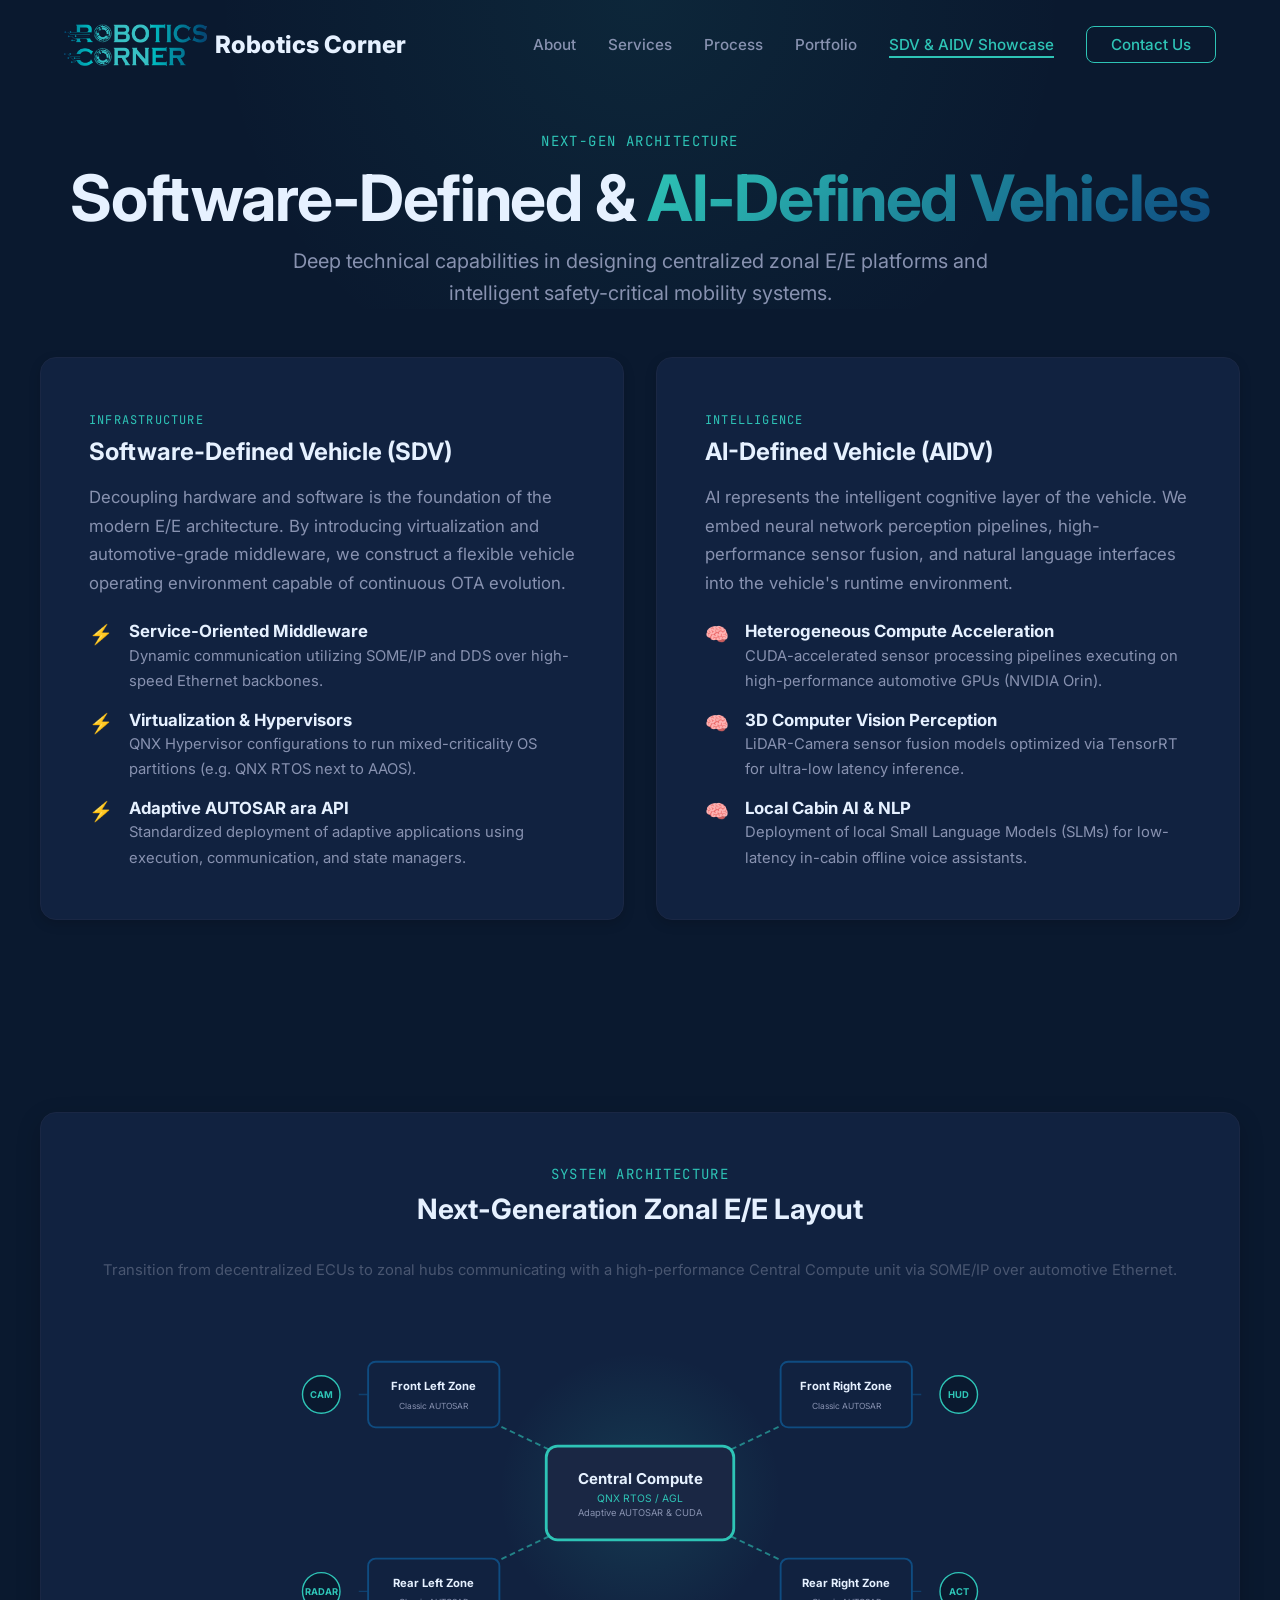
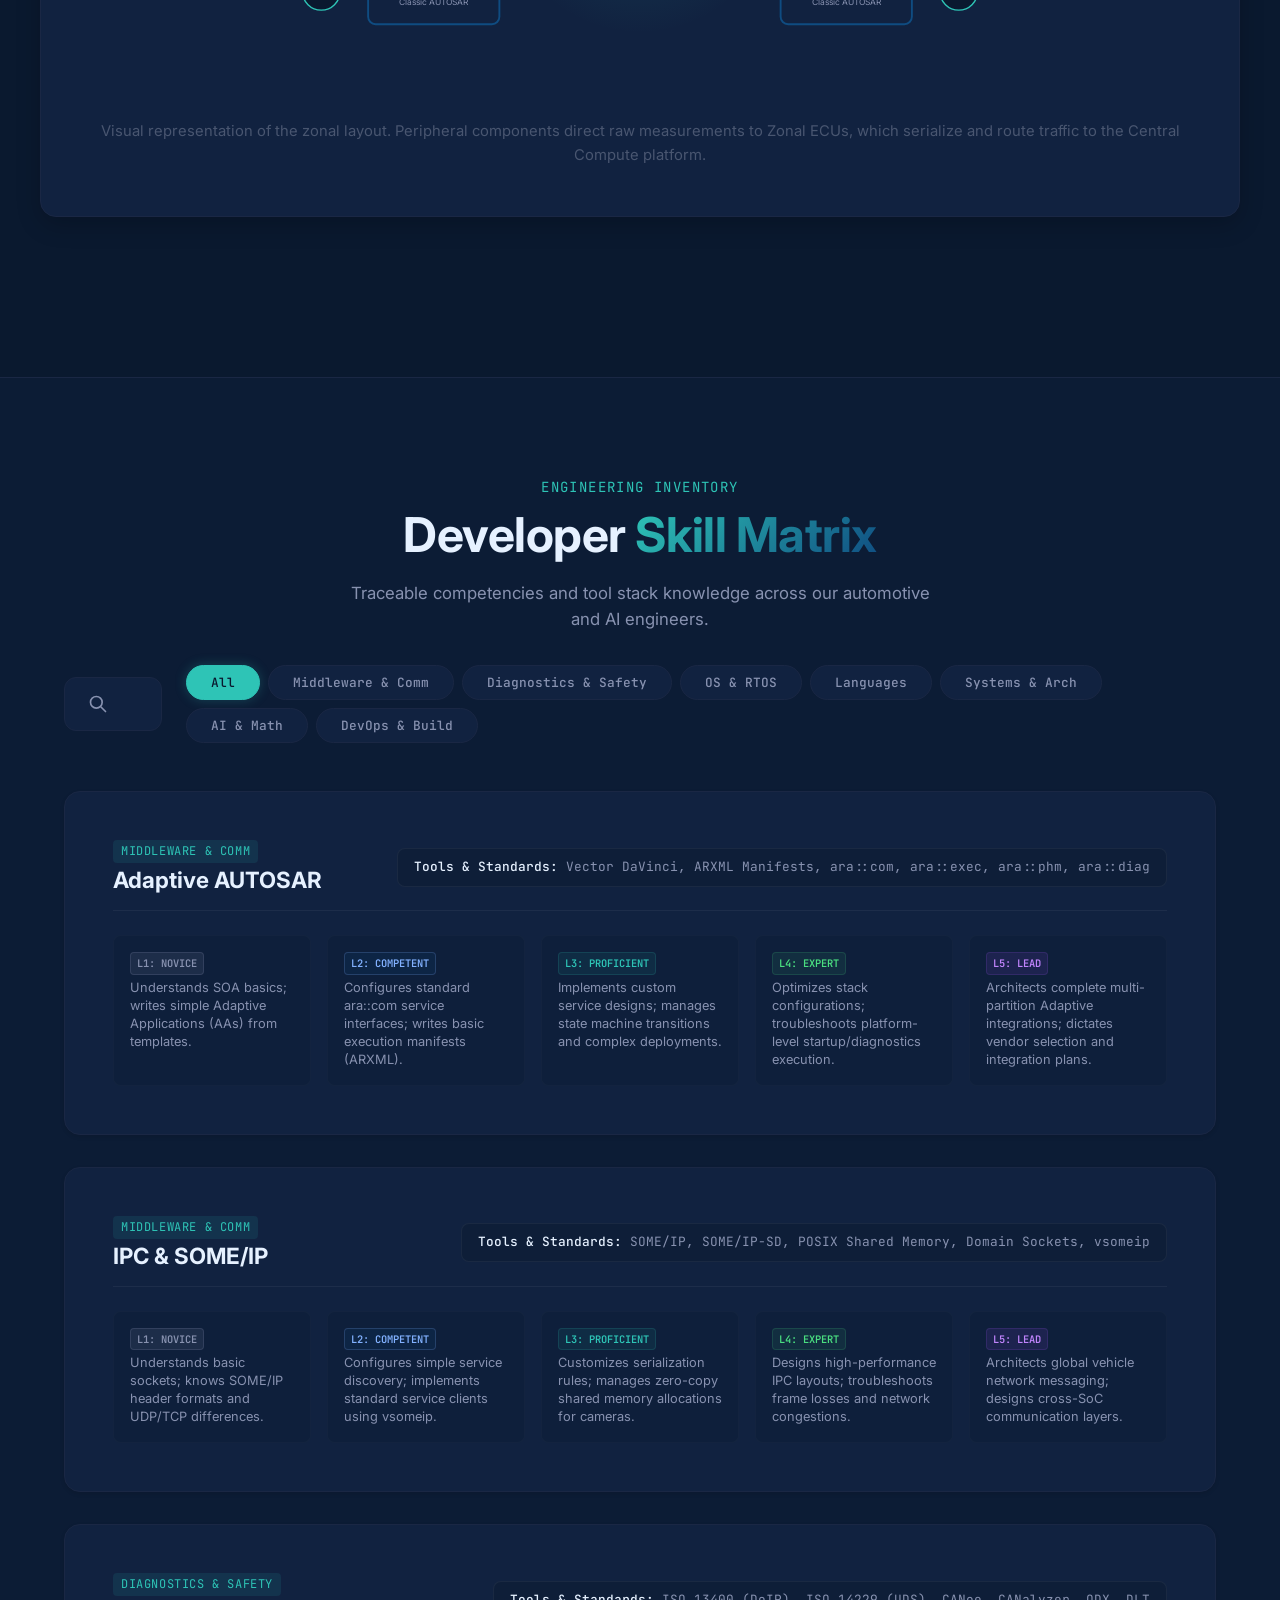
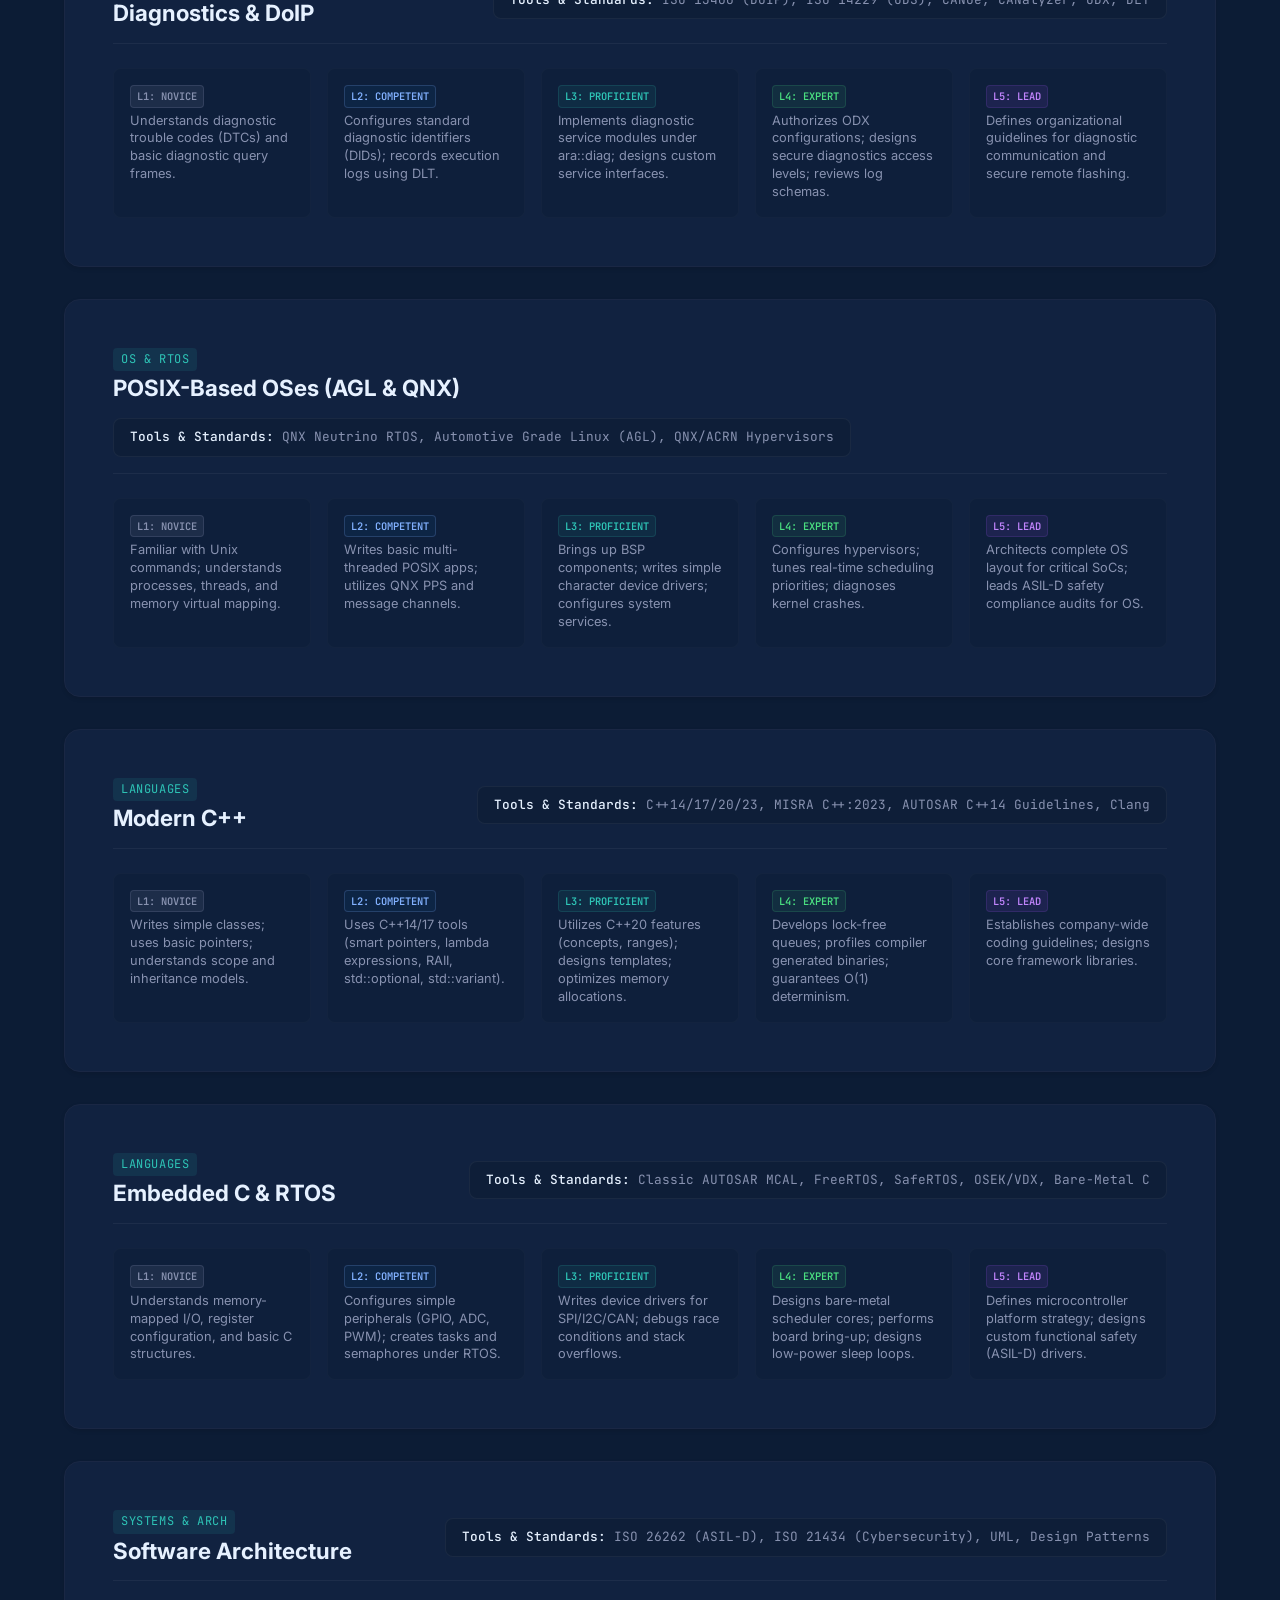
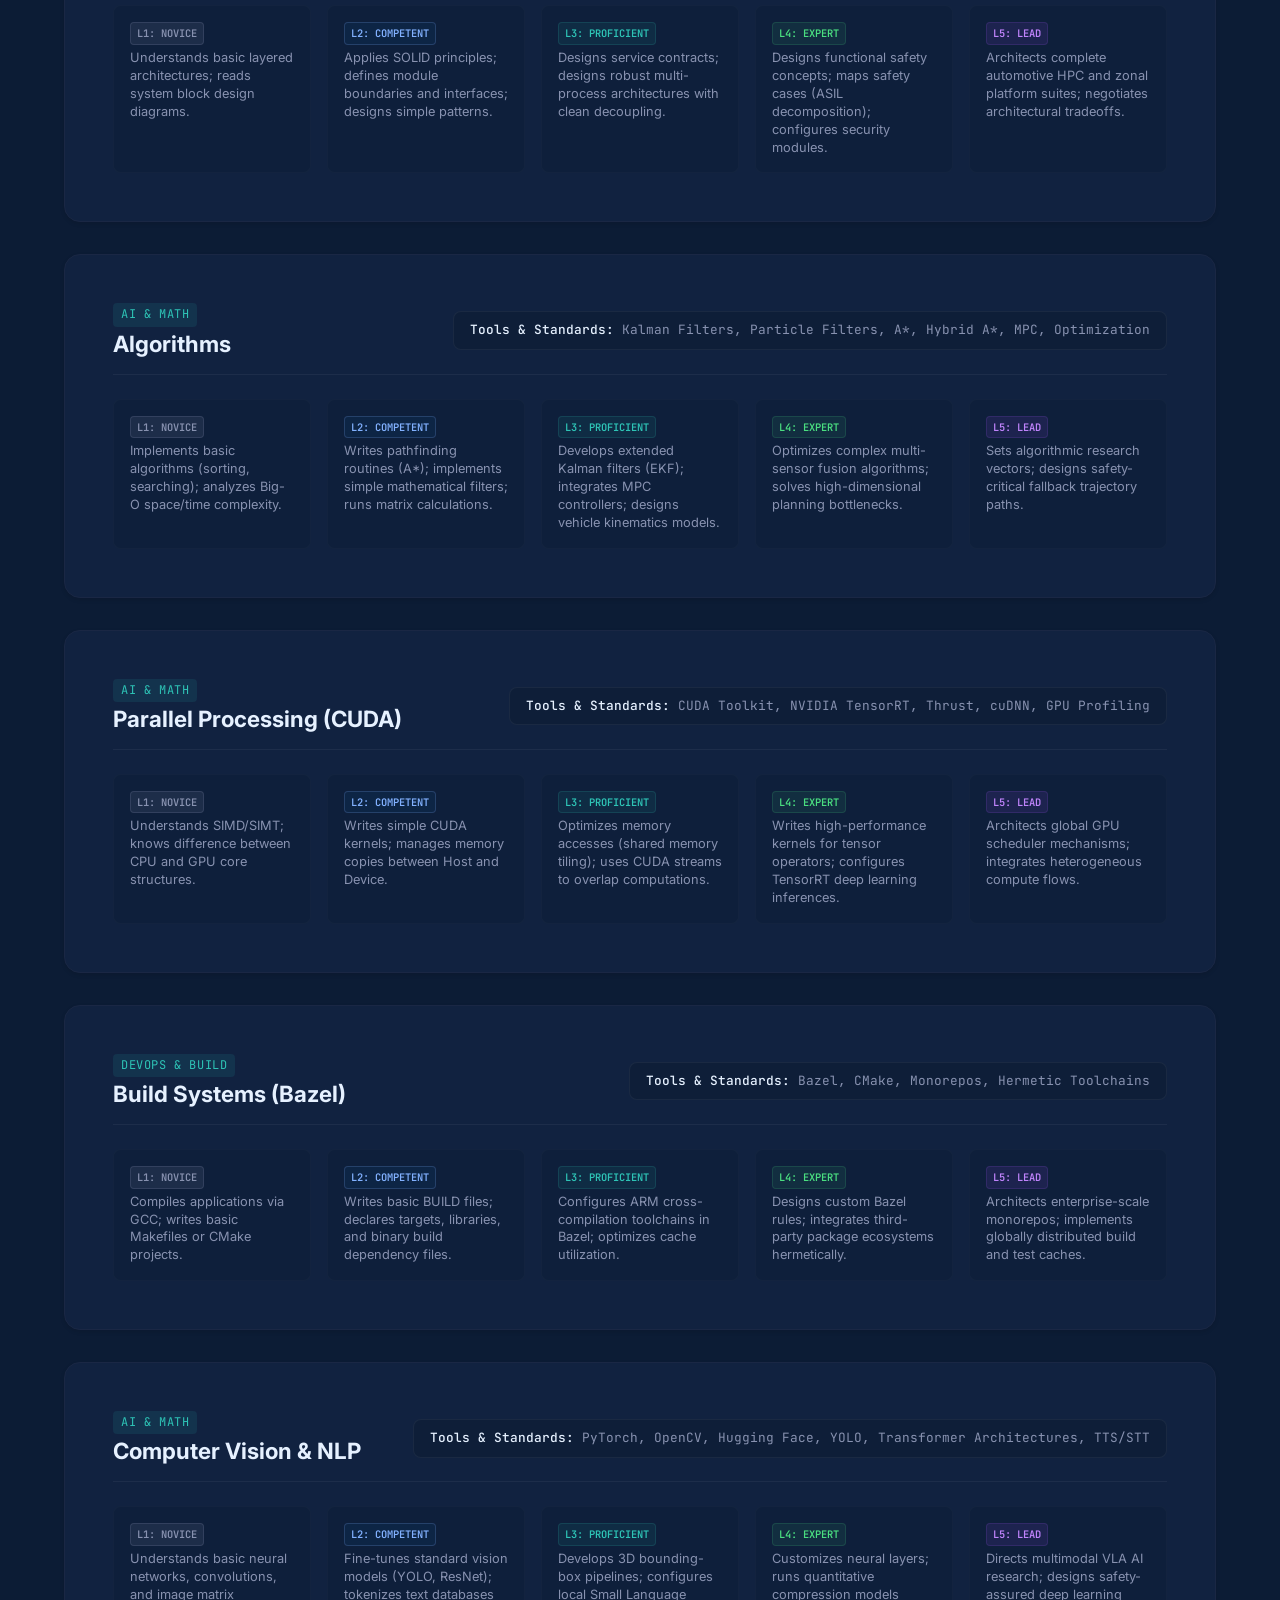
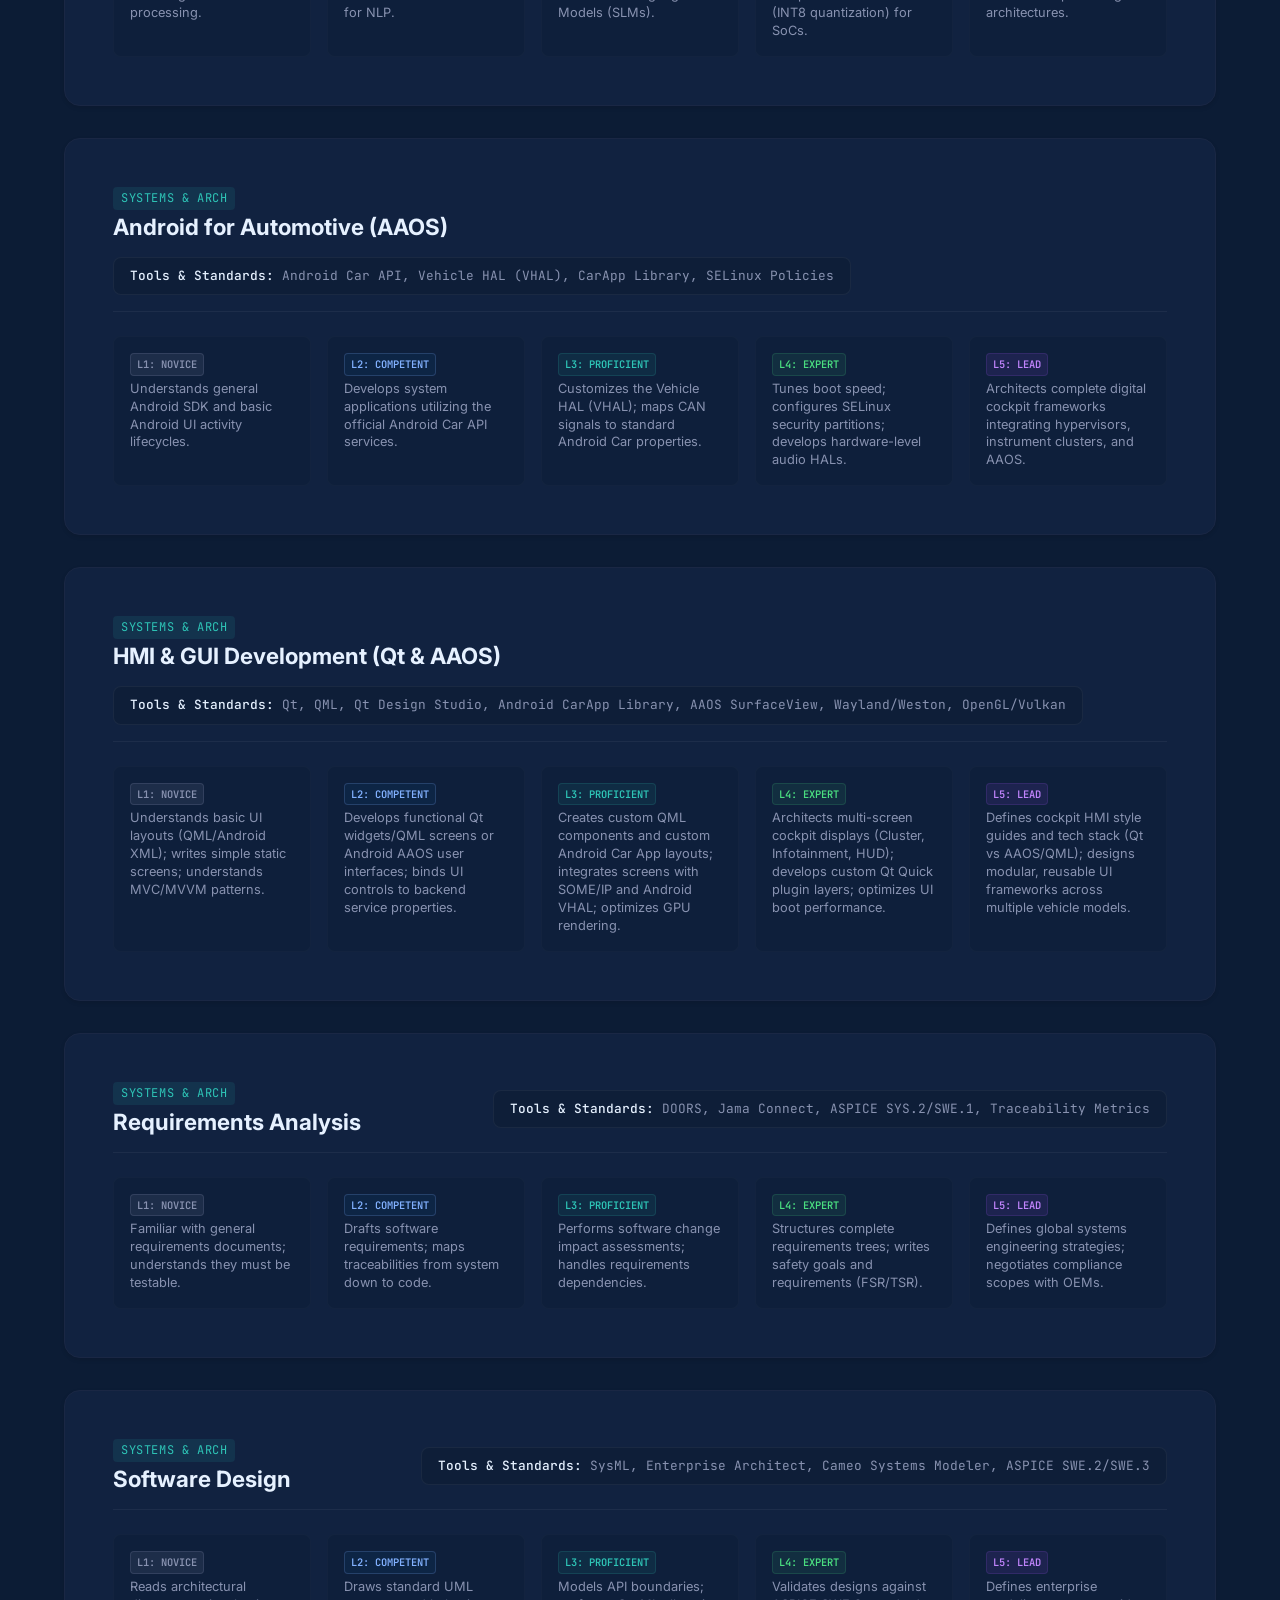
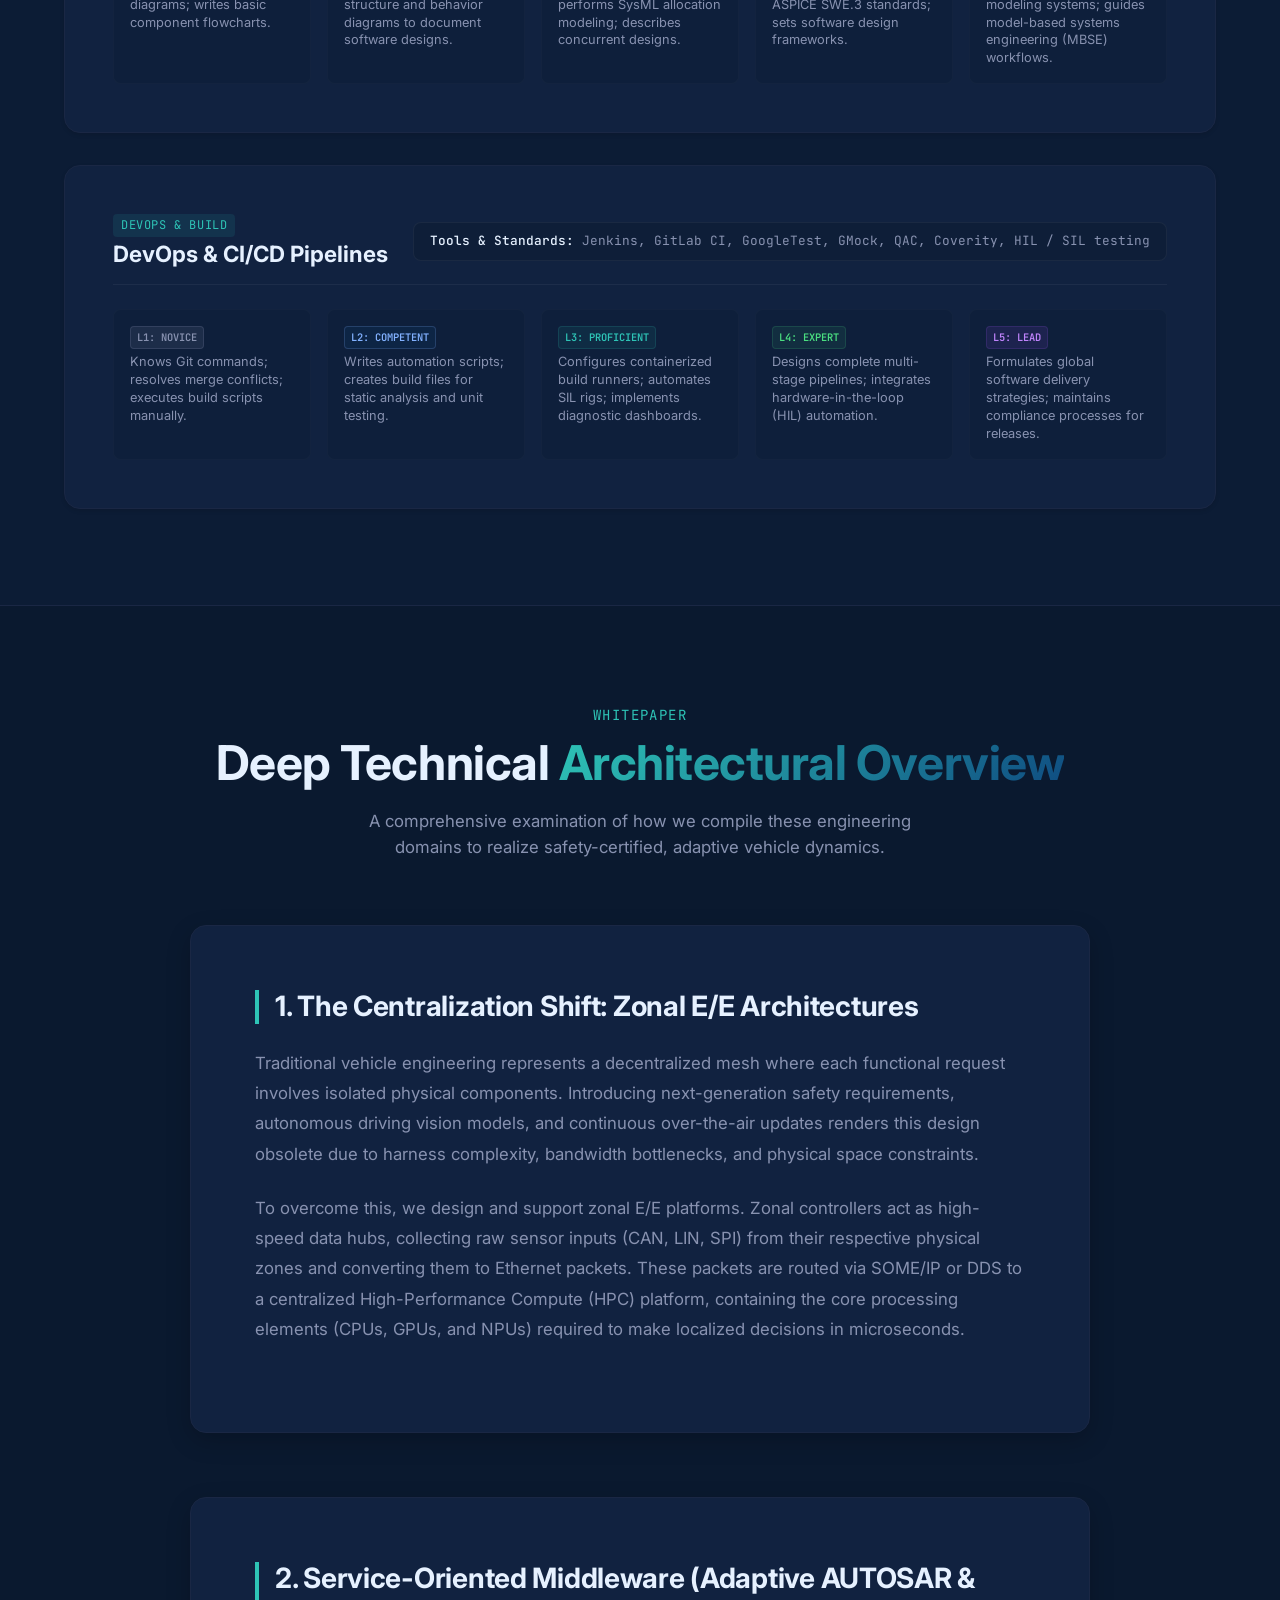
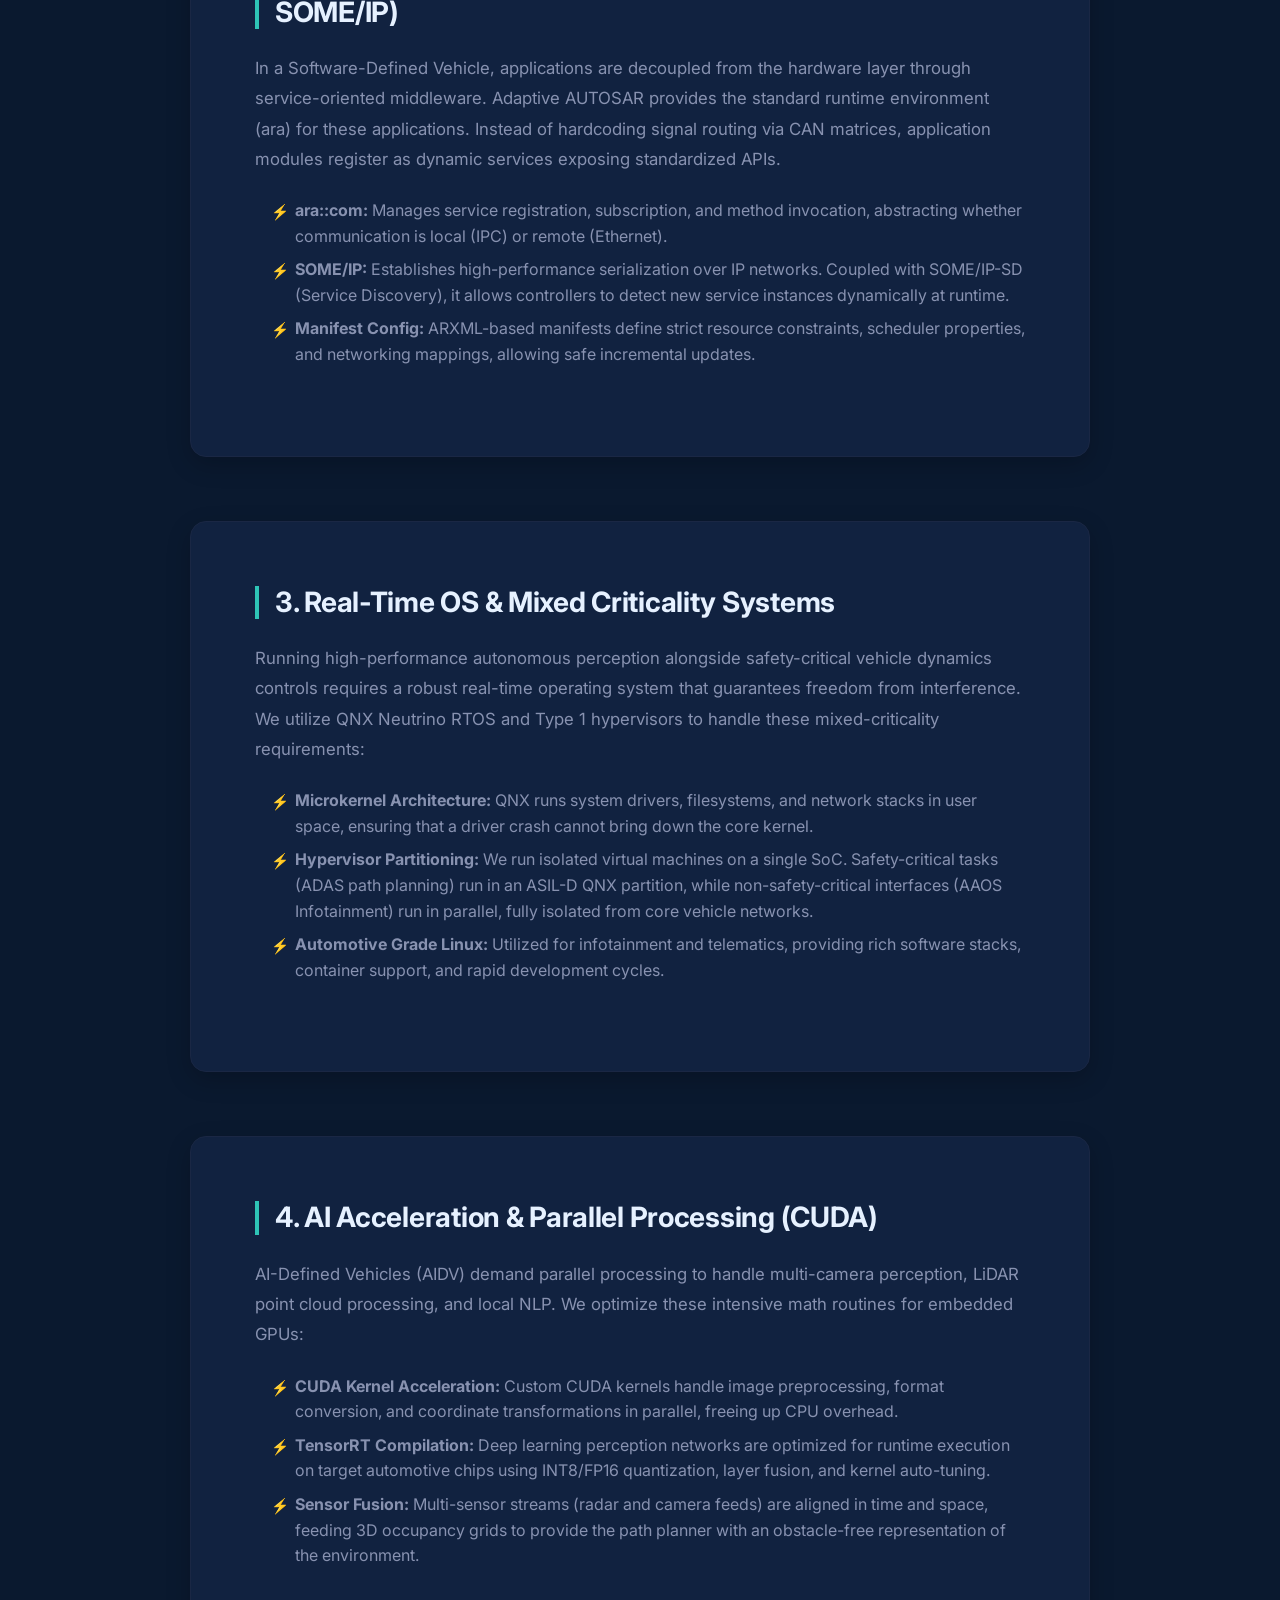
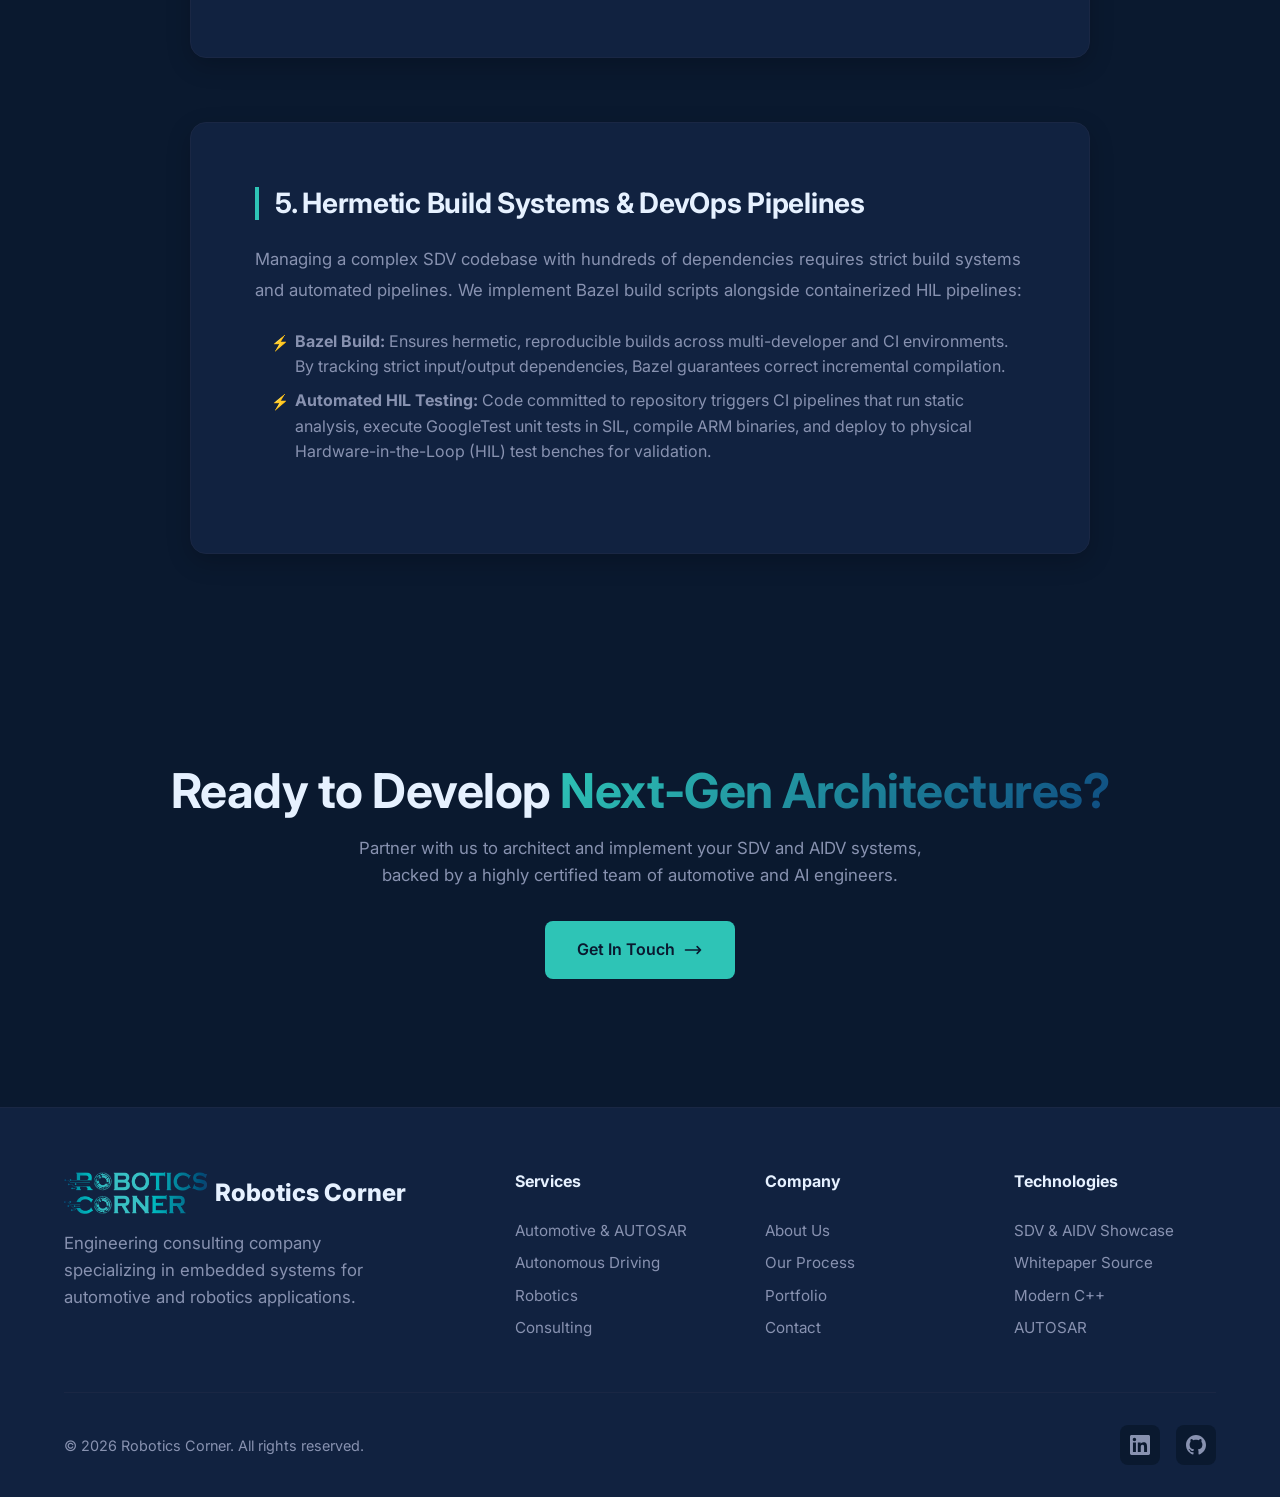
==== commit 8423196e: "feat: add HMI & GUI Development (Qt/AAOS) skill domain" ====
--- a/sdv-aidv.html
+++ b/sdv-aidv.html
@@ -642,6 +642,41 @@
           </div>
         </div>
 
+        <!-- Skill 13: HMI & GUI Development (Qt & AAOS) -->
+        <div class="matrix-card" data-category="systems">
+          <div class="matrix-card-header">
+            <div class="matrix-title-area">
+              <span class="matrix-card-category">Systems &amp; Arch</span>
+              <h3>HMI &amp; GUI Development (Qt &amp; AAOS)</h3>
+            </div>
+            <div class="matrix-card-tools">
+              <strong>Tools &amp; Standards:</strong> Qt, QML, Qt Design Studio, Android CarApp Library, AAOS SurfaceView, Wayland/Weston, OpenGL/Vulkan
+            </div>
+          </div>
+          <div class="matrix-levels-grid">
+            <div class="level-col">
+              <span class="level-badge level-1">L1: Novice</span>
+              <p class="level-text">Understands basic UI layouts (QML/Android XML); writes simple static screens; understands MVC/MVVM patterns.</p>
+            </div>
+            <div class="level-col">
+              <span class="level-badge level-2">L2: Competent</span>
+              <p class="level-text">Develops functional Qt widgets/QML screens or Android AAOS user interfaces; binds UI controls to backend service properties.</p>
+            </div>
+            <div class="level-col">
+              <span class="level-badge level-3">L3: Proficient</span>
+              <p class="level-text">Creates custom QML components and custom Android Car App layouts; integrates screens with SOME/IP and Android VHAL; optimizes GPU rendering.</p>
+            </div>
+            <div class="level-col">
+              <span class="level-badge level-4">L4: Expert</span>
+              <p class="level-text">Architects multi-screen cockpit displays (Cluster, Infotainment, HUD); develops custom Qt Quick plugin layers; optimizes UI boot performance.</p>
+            </div>
+            <div class="level-col">
+              <span class="level-badge level-5">L5: Lead</span>
+              <p class="level-text">Defines cockpit HMI style guides and tech stack (Qt vs AAOS/QML); designs modular, reusable UI frameworks across multiple vehicle models.</p>
+            </div>
+          </div>
+        </div>
+
         <!-- Skill 13: Requirements Analysis -->
         <div class="matrix-card" data-category="systems">
           <div class="matrix-card-header">
